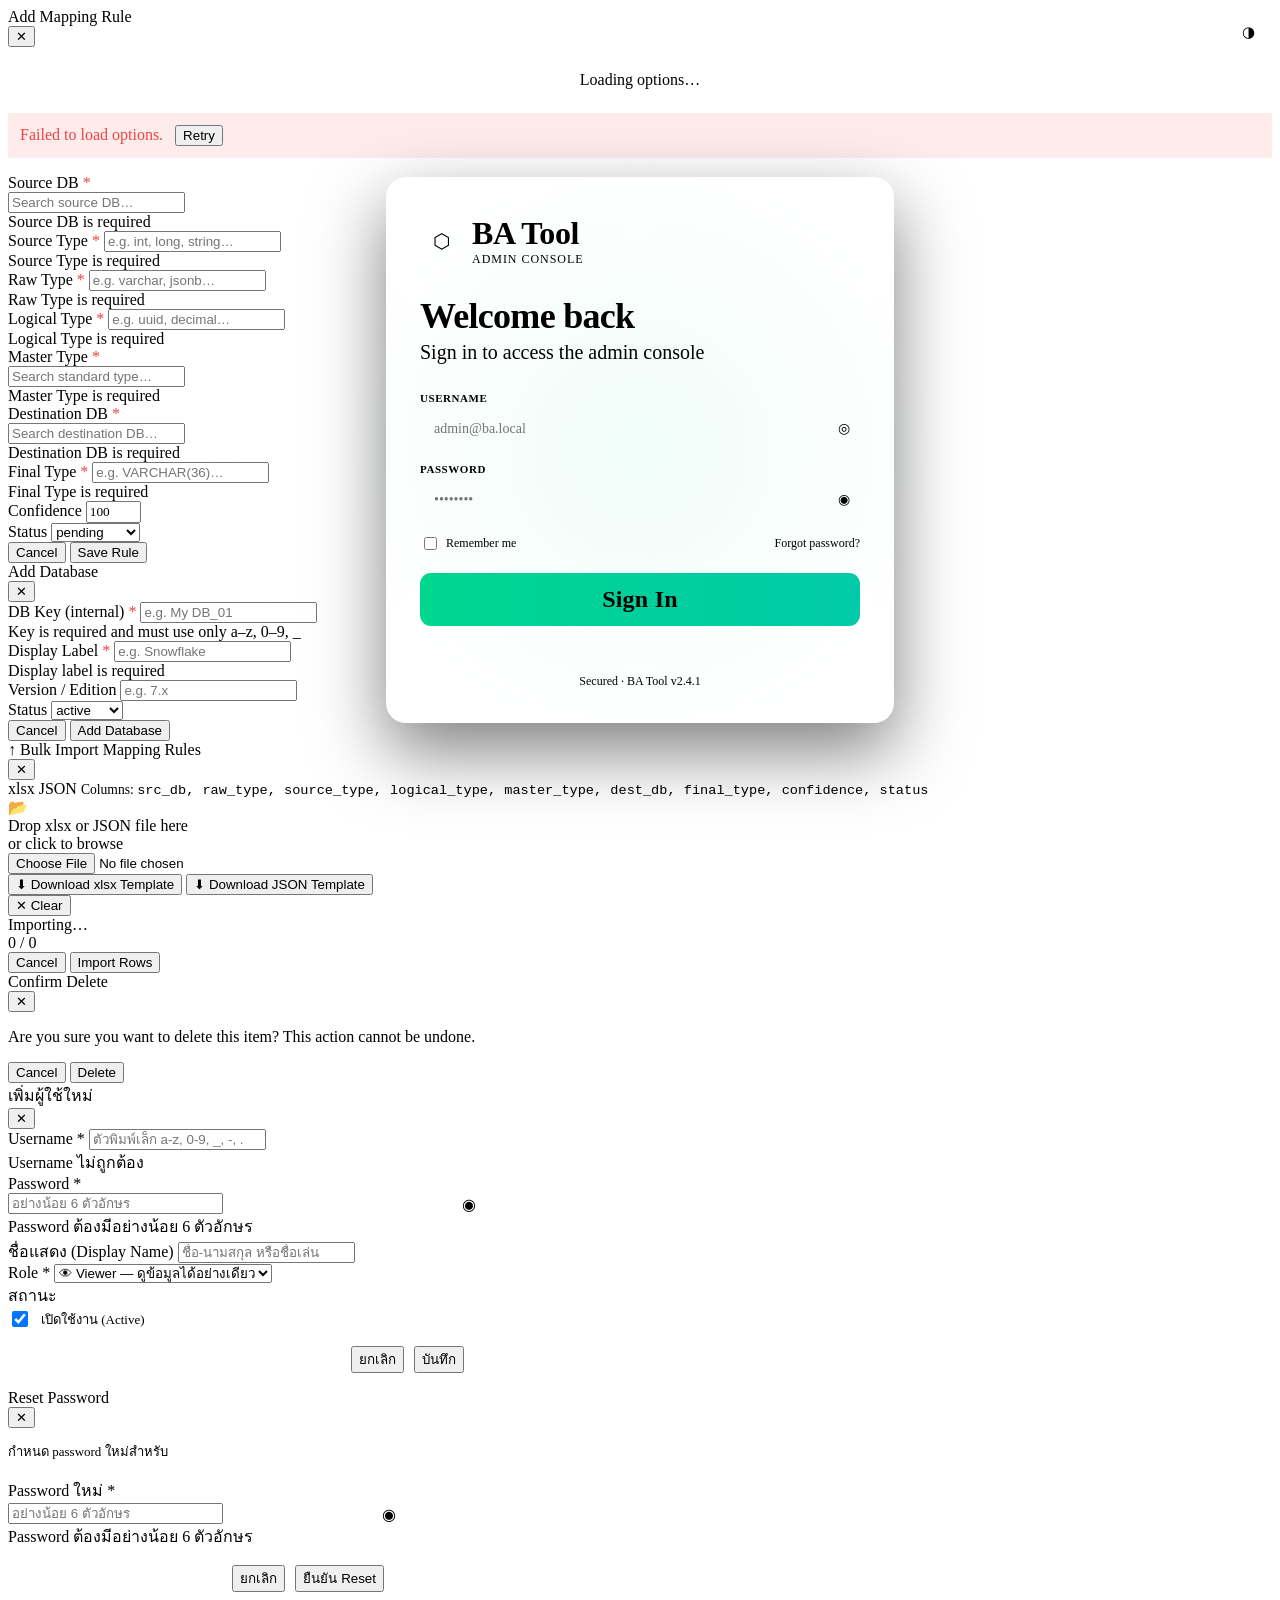
==== Frontend/index.html @ 36ea6694 "Update index.html" ====
<!DOCTYPE html>
<html lang="th" data-theme="dark">
<head>
  <meta charset="UTF-8" />
  <meta name="viewport" content="width=device-width, initial-scale=1.0" />
  <title>BA Tool — Admin Console</title>
  <link rel="preconnect" href="https://fonts.googleapis.com" />
  <link rel="preconnect" href="https://fonts.gstatic.com" crossorigin />
  <link href="https://fonts.googleapis.com/css2?family=DM+Sans:wght@300;400;500;600&family=JetBrains+Mono:wght@400;500;600&display=swap" rel="stylesheet" />
  <link rel="stylesheet" href="styles.css" />
  <style>
    /* ══════════════════════════════════════
       LOGIN OVERLAY
    ══════════════════════════════════════ */
    body.logged-out .sidebar,
    body.logged-out .main-wrap,
    body.logged-out .sidebar-overlay { display: none !important; }

    #login-screen {
      position: fixed;
      inset: 0;
      z-index: 9999;
      background:
        radial-gradient(120% 120% at 10% 0%, rgba(0,148,255,0.12) 0%, rgba(0,148,255,0) 50%),
        radial-gradient(100% 100% at 100% 100%, rgba(0,214,143,0.14) 0%, rgba(0,214,143,0) 52%),
        var(--bg);
      display: flex;
      align-items: center;
      justify-content: center;
      padding: 20px;
      overflow: hidden;
    }

    #login-screen.hidden { display: none; }

    #login-screen::before {
      content: '';
      position: absolute;
      inset: 0;
      background-image:
        radial-gradient(circle, rgba(255,255,255,0.04) 1px, transparent 1px);
      background-size: 28px 28px;
      pointer-events: none;
    }

    #login-screen::after {
      content: '';
      position: absolute;
      width: 600px; height: 600px;
      background: radial-gradient(circle, rgba(0,214,143,0.06) 0%, transparent 70%);
      top: 50%; left: 50%;
      transform: translate(-50%, -50%);
      pointer-events: none;
    }

    .login-card {
      position: relative;
      z-index: 1;
      width: 100%;
      max-width: 440px;
      background: linear-gradient(180deg, rgba(255,255,255,0.03) 0%, rgba(255,255,255,0.01) 100%), var(--surface);
      border: 1px solid var(--border2);
      border-radius: 20px;
      padding: 38px 34px 34px;
      box-shadow: 0 28px 70px rgba(0,0,0,.5), inset 0 1px 0 rgba(255,255,255,.04);
      backdrop-filter: blur(8px);
      animation: loginCardIn .3s cubic-bezier(.22,1,.36,1);
    }

    @keyframes loginCardIn {
      from { opacity:0; transform: translateY(20px) scale(.97); }
      to   { opacity:1; transform: none; }
    }

    .login-logo {
      display: flex;
      align-items: center;
      gap: 10px;
      margin-bottom: 28px;
    }

    .login-logo-icon {
      width: 42px; height: 42px;
      background: var(--accent-dim);
      border: 1px solid var(--accent);
      border-radius: 12px;
      display: flex; align-items: center; justify-content: center;
      font-size: 20px;
      color: var(--accent);
      flex-shrink: 0;
    }

    .login-logo-text .name { font-size: 32px; font-weight: 600; letter-spacing: -.01em; }
    .login-logo-text .sub  { font-size: 12px; color: var(--text2); letter-spacing: .08em; text-transform: uppercase; }

    .login-heading {
      font-size: 36px;
      font-weight: 600;
      letter-spacing: -.02em;
      margin-bottom: 4px;
    }

    .login-sub {
      font-size: 20px;
      color: var(--text2);
      margin-bottom: 28px;
    }

    .login-field {
      display: flex;
      flex-direction: column;
      gap: 5px;
      margin-bottom: 14px;
    }

    .login-label {
      font-size: 11px;
      font-weight: 600;
      letter-spacing: .05em;
      text-transform: uppercase;
      color: var(--text3);
    }

    .login-input-wrap {
      position: relative;
      display: flex;
      align-items: center;
    }

    .login-input {
      width: 100%;
      background: linear-gradient(180deg, var(--surface2), rgba(255,255,255,.02));
      border: 1px solid var(--border2);
      border-radius: 10px;
      color: var(--text);
      font-family: var(--sans);
      font-size: 14px;
      padding: 12px 38px 12px 14px;
      outline: none;
      transition: border-color .15s, box-shadow .15s;
    }

    .login-input:focus {
      border-color: var(--accent);
      box-shadow: 0 0 0 3px rgba(0,214,143,.1);
    }

    .login-input.error {
      border-color: var(--danger);
      box-shadow: 0 0 0 3px rgba(255,77,109,.1);
    }

    .login-input-icon {
      position: absolute;
      right: 10px;
      color: var(--text3);
      font-size: 14px;
      cursor: pointer;
      user-select: none;
      transition: color .15s;
      line-height: 1;
    }

    .login-input-icon:hover { color: var(--text2); }

    .login-error {
      display: flex;
      align-items: center;
      gap: 7px;
      background: rgba(255,77,109,.08);
      border: 1px solid rgba(255,77,109,.2);
      border-radius: var(--radius);
      padding: 10px 12px;
      font-size: 12px;
      color: var(--danger);
      margin-bottom: 14px;
      animation: shakeX .3s ease;
    }

    .login-error.hidden { display: none; }

    @keyframes shakeX {
      0%,100% { transform: translateX(0); }
      20%      { transform: translateX(-6px); }
      40%      { transform: translateX(6px); }
      60%      { transform: translateX(-4px); }
      80%      { transform: translateX(4px); }
    }

    .login-options {
      display: flex;
      align-items: center;
      justify-content: space-between;
      margin-bottom: 20px;
      font-size: 12px;
    }

    .login-remember {
      display: flex;
      align-items: center;
      gap: 6px;
      color: var(--text2);
      cursor: pointer;
      user-select: none;
    }

    .login-remember input[type=checkbox] {
      accent-color: var(--accent);
      width: 13px; height: 13px;
      cursor: pointer;
    }

    .login-forgot {
      color: var(--accent);
      text-decoration: none;
      font-size: 12px;
      transition: opacity .15s;
    }

    .login-forgot:hover { opacity: .75; }

    .login-btn {
      width: 100%;
      padding: 13px;
      background: linear-gradient(90deg, #00d68f 0%, #00caa8 100%);
      color: #000;
      border: none;
      border-radius: 11px;
      font-family: var(--sans);
      font-size: 24px;
      font-weight: 700;
      cursor: pointer;
      letter-spacing: .01em;
      transition: filter .15s, transform .1s, box-shadow .15s;
      display: flex;
      align-items: center;
      justify-content: center;
      gap: 7px;
    }

    .login-btn:hover  { filter: brightness(1.04); box-shadow: 0 14px 28px rgba(0,214,143,.3); }
    .login-btn:active { transform: scale(.98); }

    .login-btn:disabled {
      opacity: .5;
      cursor: not-allowed;
    }

    .login-spinner {
      width: 14px; height: 14px;
      border: 2px solid rgba(0,0,0,.3);
      border-top-color: #000;
      border-radius: 50%;
      animation: spin .6s linear infinite;
      display: none;
    }

    .login-btn.loading .login-spinner { display: block; }
    .login-btn.loading .login-btn-text { display: none; }

    @keyframes spin { to { transform: rotate(360deg); } }

    .login-footer-note {
      text-align: center;
      margin-top: 24px;
      font-size: 12px;
      color: var(--text3);
      font-family: var(--mono);
    }

    .login-footer-note span { color: var(--accent); }

    .login-attempts {
      text-align: center;
      font-size: 11px;
      color: var(--warn);
      margin-top: 8px;
      font-family: var(--mono);
      min-height: 16px;
    }

    .login-theme-btn {
      position: absolute;
      top: 16px; right: 16px;
      background: var(--surface2);
      border: 1px solid var(--border2);
      border-radius: var(--radius);
      width: 32px; height: 32px;
      display: flex; align-items: center; justify-content: center;
      cursor: pointer;
      color: var(--text2);
      font-size: 15px;
      transition: color .15s, background .15s;
      z-index: 2;
    }

    .login-theme-btn:hover { color: var(--text); background: var(--surface3); }
    [data-theme="dark"]  .ti-light { display: none; }
    [data-theme="light"] .ti-dark  { display: none; }

    @media (max-width: 480px) {
      .login-card { padding: 30px 20px 24px; max-width: 100%; }
      .login-logo-text .name { font-size: 24px; }
      .login-heading { font-size: 28px; }
      .login-sub { font-size: 16px; }
      .login-btn { font-size: 18px; }
    }
  </style>
</head>
<body class="logged-out">

<div id="login-screen">
  <button class="login-theme-btn" onclick="toggleLoginTheme()" aria-label="Toggle theme">
    <span class="ti-dark">◑</span>
    <span class="ti-light">○</span>
  </button>

  <div class="login-card">
    <div class="login-logo">
      <div class="login-logo-icon">⬡</div>
      <div class="login-logo-text">
        <div class="name">BA Tool</div>
        <div class="sub">Admin Console</div>
      </div>
    </div>

    <div class="login-heading">Welcome back</div>
    <div class="login-sub">Sign in to access the admin console</div>

    <div class="login-error hidden" id="loginError">
      <span>⚠</span>
      <span id="loginErrorMsg">Invalid username or password</span>
    </div>

    <div class="login-field">
      <label class="login-label" for="loginUsername">Username</label>
      <div class="login-input-wrap">
        <input
          class="login-input"
          type="text"
          id="loginUsername"
          placeholder="admin@ba.local"
          autocomplete="username"
          spellcheck="false"
        />
        <span class="login-input-icon">◎</span>
      </div>
    </div>

    <div class="login-field">
      <label class="login-label" for="loginPassword">Password</label>
      <div class="login-input-wrap">
        <input
          class="login-input"
          type="password"
          id="loginPassword"
          placeholder="••••••••"
          autocomplete="current-password"
        />
        <span class="login-input-icon" id="pwToggle" onclick="togglePw()" title="Show/hide password">◉</span>
      </div>
    </div>

    <div class="login-options">
      <label class="login-remember">
        <input type="checkbox" id="rememberMe" />
        Remember me
      </label>
      <a href="#" class="login-forgot" onclick="forgotPassword(event)">Forgot password?</a>
    </div>

    <button class="login-btn" id="loginBtn" onclick="doLogin()">
      <div class="login-spinner"></div>
      <span class="login-btn-text">Sign In</span>
    </button>

    <div class="login-attempts" id="loginAttempts"></div>

    <div class="login-footer-note">
      Secured · BA Tool <span>v2.4.1</span>
    </div>
  </div>
</div>

<aside class="sidebar" id="sidebar">
  <div class="sidebar-brand">
    <div class="brand-logo">
      <span class="brand-icon">⬡</span>
    </div>
    <div class="brand-text">
      <div class="brand-name">BA Tool</div>
      <div class="brand-sub">Admin Console</div>
    </div>
  </div>

  <nav class="sidebar-nav">
    <div class="nav-section-label">Overview</div>
    <a class="nav-item active" data-page="dashboard" href="#">
      <i class="nav-icon">◈</i>
      <span>Dashboard</span>
    </a>

    <div class="nav-section-label">Data</div>
    <a class="nav-item" data-page="mapping" href="#">
      <i class="nav-icon">⇄</i>
      <span>Mapping Manager</span>
      <span class="nav-badge">0</span>
    </a>
    <a class="nav-item" data-page="databases" href="#">
      <i class="nav-icon">◉</i>
      <span>Database Registry</span>
    </a>

    <div class="nav-section-label">Monitoring</div>
    <a class="nav-item" data-page="sessions" href="#">
      <i class="nav-icon">◎</i>
      <span>Session Monitor</span>
      <span class="nav-badge live">0</span>
    </a>
    <a class="nav-item" data-page="activity" href="#">
      <i class="nav-icon">⟳</i>
      <span>Update Activity</span>
      <span class="nav-badge" id="activityNavBadge" style="display:none">0</span>
    </a>

    <div class="nav-section-label">System</div>
    <a class="nav-item" data-page="adminlogs" href="#">
      <i class="nav-icon">📋</i>
      <span>Admin Logs</span>
      <span class="nav-badge" id="adminLogsBadge" style="display:none">0</span>
    </a>
    <a class="nav-item" data-page="erd" href="#">
      <i class="nav-icon">◫</i>
      <span>Database Explorer</span>
    </a>
    <a class="nav-item" data-page="settings" href="#">
      <i class="nav-icon">⚙</i>
      <span>Settings</span>
    </a>
  </nav>

  <div class="sidebar-footer">
    <div class="sidebar-footer-top">
      <div class="sidebar-user-info">
        <div class="sidebar-user-avatar" id="sidebarAvatar">MA</div>
        <div class="sidebar-user-text">
          <div class="sidebar-user-name" id="sidebarUserName">Admin</div>
          <div class="sidebar-user-role" id="sidebarUserRole">Admin</div>
        </div>
      </div>
      <button class="sidebar-logout-btn" onclick="doLogout()" title="Sign out">⏻</button>
    </div>
    <div class="sidebar-footer-bottom">
      <div class="system-status">
        <span class="status-dot online" id="sidebarStatusDot"></span>
        <span class="status-label" id="sidebarStatusLabel">System Online</span>
      </div>
      <div class="sidebar-version">v2.4.1</div>
    </div>
  </div>
</aside>

<div class="main-wrap" id="mainWrap">

  <header class="topbar">
    <button class="topbar-toggle" id="sidebarToggle" aria-label="Toggle sidebar">
      <span></span><span></span><span></span>
    </button>
    <div class="topbar-breadcrumb">
      <span class="bc-root">Admin</span>
      <span class="bc-sep">›</span>
      <span class="bc-page" id="bcPage">Dashboard</span>
    </div>
    <div class="topbar-right">
      <div class="topbar-search">
        <span class="search-icon">⌕</span>
        <input type="text" placeholder="Search..." class="search-input" id="globalSearch" />
        <span class="search-kbd">⌘K</span>
      </div>
      <button class="theme-toggle" id="themeToggle" aria-label="Toggle theme">
        <span class="theme-icon-dark">◑</span>
        <span class="theme-icon-light">○</span>
      </button>
      <div class="topbar-avatar-wrap" id="avatarWrap">
        <div class="topbar-avatar" id="topbarAvatar" onclick="toggleAvatarMenu()" title="Account menu">MA</div>
        <div class="avatar-dropdown hidden" id="avatarDropdown">
          <div class="avatar-dd-user" id="avatarDdUser">—</div>
          <div class="avatar-dd-role" id="avatarDdRole">—</div>
          <div class="avatar-dd-sep"></div>
          <button class="avatar-dd-item" onclick="navigate('settings');closeAvatarMenu()">⚙ Settings</button>
          <button class="avatar-dd-item danger" onclick="doLogout()">⏻ Sign out</button>
        </div>
      </div>
    </div>
  </header>

  <main class="page-content">

    <div class="page dashboard-page" id="page-dashboard">
      <div class="page-header">
        <div>
          <h1 class="page-title">Dashboard</h1>
          <p class="page-desc">System overview and health monitoring</p>
        </div>
        <div class="page-actions">
          <button class="btn btn-ghost" onclick="refreshDashboard()">↻ Refresh</button>
        </div>
      </div>

      <div class="dashboard-hero">
        <div class="dashboard-hero-title">Control Center</div>
        <div class="dashboard-hero-sub">Track platform health, activity trend, and data coverage in one place.</div>
      </div>

      <div class="status-row">
        <div class="status-card">
          <div class="sc-icon">🌐</div>
          <div class="sc-info">
            <div class="sc-label">Backend API</div>
            <div class="sc-val">Online</div>
          </div>
          <div class="sc-ping">- ms</div>
        </div>
        <div class="status-card">
          <div class="sc-icon">🛢</div>
          <div class="sc-info">
            <div class="sc-label">Database API</div>
            <div class="sc-val">Connected</div>
          </div>
          <div class="sc-ping">- ms</div>
        </div>
        <div class="status-card">
          <div class="sc-icon">📦</div>
          <div class="sc-info">
            <div class="sc-label">Sessions</div>
            <div class="sc-val">Normal</div>
          </div>
          <div class="sc-ping">—</div>
        </div>
        <div class="status-card">
          <div class="sc-icon">📜</div>
          <div class="sc-info">
            <div class="sc-label">Log Stream</div>
            <div class="sc-val">Active</div>
          </div>
          <div class="sc-ping">—</div>
        </div>
      </div>

      <div class="metric-grid">
        <div class="metric-card">
          <div class="metric-icon">🗄</div>
          <div class="metric-label">Supported Databases</div>
          <div class="metric-val">0</div>
          <div class="metric-sub">-</div>
        </div>
        <div class="metric-card">
          <div class="metric-icon">🧩</div>
          <div class="metric-label">Total Mapping Rules</div>
          <div class="metric-val">0</div>
          <div class="metric-sub">-</div>
        </div>
        <div class="metric-card">
          <div class="metric-icon">👥</div>
          <div class="metric-label">Active Sessions</div>
          <div class="metric-val">0</div>
          <div class="metric-sub">-</div>
        </div>
        <div class="metric-card">
          <div class="metric-icon">⚡</div>
          <div class="metric-label">Conversions Today</div>
          <div class="metric-val">0</div>
          <div class="metric-sub">-</div>
        </div>
      </div>

      <div class="dash-bottom">
        <div class="card">
          <div class="card-header">
            <div class="card-title">Database Coverage</div>
            <button class="btn btn-ghost btn-sm" onclick="navigate('mapping')">View all →</button>
          </div>
          <div class="db-coverage-list" id="dbCoverageList">
             <div style="text-align: center; padding: 20px; color: var(--text3);">No coverage data available</div>
          </div>
          <div class="db-coverage-legend" id="dbCoverageLegend"></div>
        </div>

        <div class="card">
          <div class="card-header">
            <div class="card-title">Recent Activity</div>
            <button class="btn btn-ghost btn-sm" onclick="navigate('adminlogs')">View logs →</button>
          </div>
          <div class="activity-feed" id="activityFeed">
             <div style="text-align: center; padding: 20px; color: var(--text3);">No recent activity</div>
          </div>
        </div>
      </div>
    </div>

    <div class="page hidden" id="page-mapping">
      <div class="page-header">
        <div>
          <h1 class="page-title">Mapping Manager</h1>
          <p class="page-desc">Manage data type conversion rules across database pairs</p>
        </div>
        <div class="page-actions">
          <button class="btn btn-ghost" id="btnBulkImport" onclick="openBulkImport()">↑ Bulk Import</button>
          <button class="btn btn-primary" id="btnAddRule" onclick="openAddMapping()">+ Add Rule</button>
        </div>
      </div>

      <div class="filter-bar">
        <div class="filter-search">
          <span class="search-icon">⌕</span>
          <input type="text" placeholder="Search type, source, destination..." class="search-input" id="mappingSearch" oninput="filterMappings()" />
        </div>
        <select class="filter-select" id="filterSrcDb" onchange="filterMappings()">
          <option value="">All Source DBs</option>
        </select>
        <select class="filter-select" id="filterDestDb" onchange="filterMappings()">
          <option value="">All Dest DBs</option>
        </select>
        <select class="filter-select" id="filterStatus" onchange="filterMappings()">
          <option value="">All Status</option>
          <option>active</option>
          <option>draft</option>
          <option>deprecated</option>
        </select>
        <div class="filter-count" id="mappingCount">Showing 0 rules</div>
      </div>

      <div class="table-card">
        <div class="table-wrap">
          <table class="data-table" id="mappingTable">
            <thead>
              <tr>
                <th class="th-check"><input type="checkbox" id="checkAll" onchange="toggleAll(this)" /></th>
                <th>Source DB</th>
                <th>Source Type</th>
                <th>Raw Type</th>
                <th>Logical Type</th>
                <th>Master Type</th>
                <th>Dest DB</th>
                <th>Final Type</th>
                <th>Confidence</th>
                <th>Status</th>
                <th>Updated</th>
                <th class="th-actions"></th>
              </tr>
            </thead>
            <tbody id="mappingBody"></tbody>
          </table>
        </div>
        <div class="table-footer">
          <div class="table-bulk" id="tableBulk" style="display:none">
            <span id="bulkCount">0 selected</span>
            <button class="btn btn-ghost btn-sm" onclick="bulkApprove()">✓ Approve</button>
            <button class="btn btn-danger btn-sm" onclick="bulkDelete()">✕ Delete</button>
          </div>
          <div class="pagination" id="mappingPagination"></div>
        </div>
      </div>
    </div>

    <div class="page hidden" id="page-databases">
      <div class="page-header">
        <div>
          <h1 class="page-title">Database Registry</h1>
          <p class="page-desc">Manage supported database systems and connection pairs</p>
        </div>
        <div class="page-actions">
          <button class="btn btn-primary" onclick="openAddDatabase()">+ Add Database</button>
        </div>
      </div>

      <div class="db-grid" id="dbGrid"></div>
    </div>

    <div class="page hidden" id="page-sessions">
      <div class="page-header">
        <div>
          <h1 class="page-title">Session Monitor</h1>
          <p class="page-desc">Active user sessions and cache management</p>
        </div>
        <div class="page-actions">
          <button class="btn btn-ghost" onclick="cleanupSessions()">⊘ Cleanup Expired</button>
          <button class="btn btn-ghost" onclick="refreshSessions()">↻ Refresh</button>
        </div>
      </div>

      <div class="session-stats">
        <div class="sess-stat"><span class="sess-stat-num" id="sessActive">0</span><span class="sess-stat-label">Active</span></div>
        <div class="sess-stat"><span class="sess-stat-num warn" id="sessExpiring">0</span><span class="sess-stat-label">Expiring Soon</span></div>
        <div class="sess-stat"><span class="sess-stat-num muted" id="sessExpired">0</span><span class="sess-stat-label">Expired Today</span></div>
      </div>

      <div class="table-card" style="margin-bottom:24px">
        <div class="table-header">
          <div>
            <h2 class="table-title">🟢 Online Users <span id="onlineUserCount" style="font-size:13px;color:var(--accent);margin-left:6px">0</span></h2>
            <p class="table-desc" style="font-size:12px;color:var(--text3)">Live — updates via WebSocket</p>
          </div>
        </div>
        <div class="table-wrap">
          <table class="data-table">
            <thead>
              <tr>
                <th>Client ID</th>
                <th>User</th>
                <th>Page</th>
                <th>Connected At</th>
                <th>Last Seen</th>
              </tr>
            </thead>
            <tbody id="onlineUsersBody">
              <tr><td colspan="5" style="text-align:center;padding:32px;color:var(--text3)">Connecting…</td></tr>
            </tbody>
          </table>
        </div>
      </div>

      <div class="table-card">
        <div class="table-header">
          <h2 class="table-title">Active Sessions</h2>
        </div>
        <div class="table-wrap">
          <table class="data-table">
            <thead>
              <tr>
                <th>Session ID</th>
                <th>User</th>
                <th>Role</th>
                <th>DB</th>
                <th>Tables</th>
                <th>Created</th>
                <th>TTL Remaining</th>
                <th>Status</th>
                <th></th>
              </tr>
            </thead>
            <tbody id="sessionBody"></tbody>
          </table>
        </div>
      </div>
    </div>

    <!-- ══════════════════════════════════════════════════ UPDATE ACTIVITY PAGE ══ -->
    <div class="page hidden" id="page-activity">
      <div class="page-header">
        <div>
          <h1 class="page-title">Update Activity</h1>
          <p class="page-desc">ติดตามการเปลี่ยนแปลงข้อมูลโดยผู้ใช้งาน — ชื่อ, ID, วันที่ และรายละเอียด</p>
        </div>
        <div class="page-actions">
          <button class="btn btn-ghost" onclick="openClearActivityModal()">🗑 เคลียร์ Log</button>
          <button class="btn btn-secondary" onclick="fetchActivities()">↺ รีเฟรช</button>
        </div>
      </div>

      <!-- Filter bar -->
      <div class="table-card" style="margin-bottom:16px;padding:14px 20px;">
        <div style="display:flex;gap:12px;flex-wrap:wrap;align-items:center;">
          <div class="filter-search" style="flex:1;min-width:180px;max-width:280px">
            <span class="search-icon">⌕</span>
            <input type="text" id="activitySearchUser" placeholder="ค้นหาชื่อผู้ใช้…" class="search-input" oninput="filterActivities()" />
          </div>
          <select class="filter-select" id="activityFilterAction" onchange="filterActivities()">
            <option value="">ทุก Action</option>
            <option value="create">➕ Create</option>
            <option value="update">✏ Update</option>
            <option value="delete">✕ Delete</option>
            <option value="bulk_import">⬆ Bulk Import</option>
          </select>
          <select class="filter-select" id="activityFilterType" onchange="filterActivities()">
            <option value="">ทุก Target</option>
            <option value="mapping">Mapping</option>
            <option value="database">Database</option>
            <option value="session">Session</option>
          </select>
          <span id="activityCount" style="font-size:12px;color:var(--text3);margin-left:auto;white-space:nowrap"></span>
        </div>
      </div>

      <!-- Activity table -->
      <div class="table-card">
        <div class="table-wrap">
          <table class="data-table" id="activityTable">
            <thead>
              <tr>
                <th style="width:48px">#</th>
                <th style="width:130px">ผู้ใช้งาน</th>
                <th style="width:100px">Action</th>
                <th style="width:90px">Target</th>
                <th style="width:70px">ID</th>
                <th>สรุปการเปลี่ยนแปลง</th>
                <th style="width:150px">วันที่ / เวลา</th>
                <th style="width:60px"></th>
              </tr>
            </thead>
            <tbody id="activityBody">
              <tr><td colspan="8" style="text-align:center;padding:40px;color:var(--text3)">กำลังโหลด…</td></tr>
            </tbody>
          </table>
        </div>
        <div class="table-footer">
          <span></span>
          <div id="activityPagination" class="pagination"></div>
        </div>
      </div>
    </div>

    <!-- Activity Detail Modal -->
    <div class="modal-overlay hidden" id="activityDetailModal" onclick="if(event.target===this)closeActivityModal()">
      <div class="modal" style="max-width:700px;width:95vw">
        <div class="modal-header">
          <div class="modal-title" id="activityModalTitle">รายละเอียด Activity</div>
          <button class="modal-close" onclick="closeActivityModal()">✕</button>
        </div>
        <div class="modal-body" id="activityModalBody" style="padding:0"></div>
      </div>
    </div>

    <!-- Clear Activity Log Modal -->
    <div class="modal-overlay hidden" id="clearActivityModal" onclick="if(event.target===this)closeClearActivityModal()">
      <div class="modal" style="max-width:440px">
        <div class="modal-header">
          <div class="modal-title">🗑 เคลียร์ Log กิจกรรม</div>
          <button class="modal-close" onclick="closeClearActivityModal()">✕</button>
        </div>
        <div class="modal-body" style="padding:20px 24px;display:flex;flex-direction:column;gap:18px">

          <!-- Mode selector -->
          <div style="display:flex;flex-direction:column;gap:8px">
            <div style="font-size:11px;font-weight:600;letter-spacing:.05em;text-transform:uppercase;color:var(--text3)">โหมดการเคลียร์</div>
            <div style="display:flex;gap:8px">
              <button class="clear-mode-btn active" id="clearModeNow" onclick="setClearMode('now')">🗑 เคลียร์ทันที</button>
              <button class="clear-mode-btn" id="clearModeSchedule" onclick="setClearMode('schedule')">⏰ ตั้งเวลาอัตโนมัติ</button>
            </div>
          </div>

          <!-- Immediate clear options -->
          <div id="clearNowPanel">
            <div style="font-size:11px;font-weight:600;letter-spacing:.05em;text-transform:uppercase;color:var(--text3);margin-bottom:8px">เคลียร์ข้อมูลที่เก่ากว่า</div>
            <div style="display:flex;gap:8px;flex-wrap:wrap">
              <button class="clear-day-btn active" data-days="7">7 วัน</button>
              <button class="clear-day-btn" data-days="10">10 วัน</button>
              <button class="clear-day-btn" data-days="15">15 วัน</button>
              <button class="clear-day-btn" data-days="30">30 วัน</button>
              <button class="clear-day-btn" data-days="60">60 วัน</button>
              <button class="clear-day-btn" data-days="0">ทั้งหมด</button>
            </div>
            <div style="margin-top:12px;padding:10px 12px;background:rgba(255,77,109,.06);border:1px solid rgba(255,77,109,.15);border-radius:var(--radius);font-size:12px;color:var(--text2)" id="clearNowPreview">
              จะลบ log ที่เก่ากว่า <strong id="clearDaysLabel">7 วัน</strong> ออกทั้งหมด
            </div>
          </div>

          <!-- Schedule options -->
          <div id="clearSchedulePanel" style="display:none;flex-direction:column;gap:12px">
            <div>
              <div style="font-size:11px;font-weight:600;letter-spacing:.05em;text-transform:uppercase;color:var(--text3);margin-bottom:8px">เคลียร์อัตโนมัติทุก</div>
              <div style="display:flex;gap:8px;flex-wrap:wrap">
                <button class="clear-day-btn active" data-sched="7">7 วัน</button>
                <button class="clear-day-btn" data-sched="10">10 วัน</button>
                <button class="clear-day-btn" data-sched="15">15 วัน</button>
                <button class="clear-day-btn" data-sched="30">30 วัน</button>
              </div>
            </div>
            <div id="scheduleStatus" style="padding:10px 12px;background:var(--surface2);border:1px solid var(--border2);border-radius:var(--radius);font-size:12px;color:var(--text2)">
              ระบบจะเคลียร์ log อัตโนมัติ<br>
              ครั้งถัดไป: <strong id="scheduleNextLabel">—</strong>
            </div>
          </div>

        </div>
        <div class="modal-footer" style="display:flex;justify-content:space-between;align-items:center;padding:14px 24px;border-top:1px solid var(--border)">
          <div id="clearScheduleToggleRow" style="display:flex;align-items:center;gap:8px;font-size:12px;color:var(--text2)">
            <label class="toggle-wrap" style="display:none" id="scheduleActiveLabel">
              <input type="checkbox" id="scheduleActive" onchange="toggleScheduleActive()" />
              <span class="toggle-track"></span>
            </label>
            <span id="scheduleActiveText" style="display:none">เปิดใช้งานอัตโนมัติ</span>
          </div>
          <div style="display:flex;gap:8px">
            <button class="btn btn-secondary" onclick="closeClearActivityModal()">ยกเลิก</button>
            <button class="btn btn-danger" id="btnConfirmClear" onclick="confirmClearActivity()">ยืนยัน</button>
          </div>
        </div>
      </div>
    </div>

    <div class="page hidden" id="page-adminlogs">
      <div class="page-header">
        <div>
          <h1 class="page-title">Admin Logs</h1>
          <p class="page-desc">Log แยกตาราง — BA Tool (`batool_logs`) และ Admin Console (`admin_console_logs`)</p>
        </div>
        <div class="page-actions">
          <button class="btn btn-ghost" id="btnClearLog" onclick="_adminLogClearOrClear()">🗑 ลบ Log</button>
          <button class="btn btn-ghost" id="btnExportLog" onclick="exportAdminLogs()">⬇ Export</button>
          <button class="btn btn-secondary" onclick="fetchAdminLogs()">↺ รีเฟรช</button>
        </div>
      </div>

      <div class="table-card" style="margin-bottom:12px;padding:12px 16px;display:flex;flex-wrap:wrap;gap:12px;align-items:center">
        <span style="font-size:12px;color:var(--text3)">Retention:</span>
        <span id="alRetentionStatus" style="font-size:12px;color:var(--text2)">กำลังโหลด…</span>
      </div>

      <!-- Tabs -->
      <div class="adminlog-tabs">
        <button class="adminlog-tab active" id="tabBatoolLog" onclick="switchAdminLogTab('batool', this)">🛠 BA Tool Log</button>
        <button class="adminlog-tab" id="tabAdminConsoleLog" onclick="switchAdminLogTab('admin', this)">🖥 Admin Console Log</button>
        <button class="adminlog-tab" id="tabRealtimeLog" onclick="switchAdminLogTab('realtime', this)">⚡ Real-time Log</button>
      </div>

      <!-- ── ACTIVITY LOG TAB ───────────────────────────── -->
      <div id="adminlog-panel-activity" style="display:none">
        <!-- Filters -->
        <div class="table-card" style="margin-bottom:16px;padding:14px 20px;">
          <div style="display:flex;gap:12px;flex-wrap:wrap;align-items:center;">
            <div class="filter-search" style="flex:1;min-width:180px;max-width:260px">
              <span class="search-icon">⌕</span>
              <input type="text" id="alSearchUser" placeholder="ค้นหาผู้ใช้…" class="search-input" oninput="filterAdminActivity()" />
            </div>
            <select class="filter-select" id="alFilterAction" onchange="filterAdminActivity()">
              <option value="">ทุก Action</option>
              <option value="create">➕ Create</option>
              <option value="update">✏ Update</option>
              <option value="delete">✕ Delete</option>
              <option value="bulk_import">⬆ Bulk Import</option>
              <option value="login">🔑 Login</option>
              <option value="logout">🚪 Logout</option>
            </select>
            <select class="filter-select" id="alFilterTarget" onchange="filterAdminActivity()">
              <option value="">ทุก Target</option>
              <option value="mapping">Mapping</option>
              <option value="database">Database</option>
              <option value="session">Session</option>
              <option value="user">User</option>
              <option value="system">System</option>
            </select>
            <input type="date" class="filter-select" id="alFilterDate" onchange="filterAdminActivity()" style="width:140px" />
            <span id="alActivityCount" style="font-size:12px;color:var(--text3);margin-left:auto;white-space:nowrap"></span>
          </div>
        </div>

        <div class="table-card">
          <div class="table-wrap">
            <table class="data-table">
              <thead>
                <tr>
                  <th style="width:48px">#</th>
                  <th style="width:130px">ผู้ใช้งาน</th>
                  <th style="width:100px">Action</th>
                  <th style="width:90px">Target</th>
                  <th style="width:70px">ID</th>
                  <th>สรุป</th>
                  <th style="width:150px">วันที่ / เวลา</th>
                  <th style="width:48px"></th>
                </tr>
              </thead>
              <tbody id="alActivityBody">
                <tr><td colspan="8" style="text-align:center;padding:40px;color:var(--text3)">กำลังโหลด…</td></tr>
              </tbody>
            </table>
          </div>
          <div class="table-footer">
            <span></span>
            <div id="alActivityPagination" class="pagination"></div>
          </div>
        </div>
      </div>

      <!-- ── SYSTEM LOG TAB ─────────────────────────────── -->
      <div id="adminlog-panel-system">
        <div class="log-toolbar" style="margin-bottom:12px">
          <div class="log-filter-group">
            <button class="log-filter-btn active" data-level="ALL" onclick="setAdminLogFilter('ALL',this)">All</button>
            <button class="log-filter-btn info"  data-level="INFO"  onclick="setAdminLogFilter('INFO',this)">INFO</button>
            <button class="log-filter-btn warn"  data-level="WARN"  onclick="setAdminLogFilter('WARN',this)">WARN</button>
            <button class="log-filter-btn error" data-level="ERROR" onclick="setAdminLogFilter('ERROR',this)">ERROR</button>
          </div>
          <div class="filter-search" style="max-width:280px">
            <span class="search-icon">⌕</span>
            <input type="text" placeholder="ค้นหา log…" class="search-input" id="alSystemSearch" oninput="filterAdminSystemLogs()" />
          </div>
          <select class="filter-select" id="alSystemSource" onchange="filterAdminSystemLogs()" style="width:160px;display:none">
            <option value="">ทุก Source</option>
          </select>
          <div style="margin-left:auto;font-size:12px;color:var(--text3)" id="alSystemCount"></div>
        </div>
        <div class="log-terminal" id="alSystemTerminal" style="min-height:400px"></div>
      </div>

      <!-- ── REAL-TIME LOG TAB ──────────────────────────── -->
      <div id="adminlog-panel-realtime" style="display:none">
        <div class="log-toolbar" style="margin-bottom:12px">
          <div class="log-filter-group">
            <button class="log-filter-btn active" data-level="ALL" onclick="setLogFilter('ALL',this)">All</button>
            <button class="log-filter-btn info"   data-level="INFO"  onclick="setLogFilter('INFO',this)">INFO</button>
            <button class="log-filter-btn warn"   data-level="WARN"  onclick="setLogFilter('WARN',this)">WARN</button>
            <button class="log-filter-btn error"  data-level="ERROR" onclick="setLogFilter('ERROR',this)">ERROR</button>
            <button class="log-filter-btn debug"  data-level="DEBUG" onclick="setLogFilter('DEBUG',this)">DEBUG</button>
          </div>
          <div class="filter-search" style="max-width:280px">
            <span class="search-icon">⌕</span>
            <input type="text" placeholder="Search logs…" class="search-input" id="logSearch" oninput="filterLogs()" />
          </div>
          <div style="margin-left:auto;display:flex;gap:8px">
            <button class="btn btn-ghost btn-sm" id="autoScrollBtn" onclick="toggleAutoScroll()">↓ Auto-scroll</button>
            <button class="btn btn-ghost btn-sm" onclick="clearLogs()">⊘ Clear</button>
          </div>
        </div>
        <div class="log-terminal" id="logTerminal" style="min-height:400px"></div>
      </div>
    </div>

    <!-- Clear System Log Modal -->
    <div class="modal-overlay hidden" id="clearSystemLogModal" onclick="if(event.target===this)closeClearSystemLogModal()">
      <div class="modal" style="max-width:460px">
        <div class="modal-header">
          <div class="modal-title">🗑 เคลียร์ Log กิจกรรม</div>
          <button class="modal-close" onclick="closeClearSystemLogModal()">✕</button>
        </div>
        <div class="modal-body" style="padding:20px 24px;display:flex;flex-direction:column;gap:18px">

          <!-- Mode selector -->
          <div style="display:flex;flex-direction:column;gap:8px">
            <div style="font-size:11px;font-weight:600;letter-spacing:.05em;text-transform:uppercase;color:var(--text3)">โหมดการเคลียร์</div>
            <div style="display:flex;gap:8px">
              <button class="clear-mode-btn active" id="sysLogClearModeNow" onclick="setSysLogClearMode('now')">🗑 เคลียร์ทันที</button>
              <button class="clear-mode-btn" id="sysLogClearModeSchedule" onclick="setSysLogClearMode('schedule')">⏰ ตั้งเวลาอัตโนมัติ</button>
            </div>
          </div>

          <!-- Immediate clear panel -->
          <div id="sysLogClearNowPanel">
            <div style="font-size:11px;font-weight:600;letter-spacing:.05em;text-transform:uppercase;color:var(--text3);margin-bottom:8px">เคลียร์ข้อมูลที่เก่ากว่า</div>
            <div style="display:flex;gap:8px;flex-wrap:wrap" id="sysLogClearDaysWrap">
              <button class="clear-day-btn" data-sys-days="7">7 วัน</button>
              <button class="clear-day-btn" data-sys-days="10">10 วัน</button>
              <button class="clear-day-btn" data-sys-days="15">15 วัน</button>
              <button class="clear-day-btn" data-sys-days="30">30 วัน</button>
              <button class="clear-day-btn" data-sys-days="60">60 วัน</button>
              <button class="clear-day-btn active" data-sys-days="0">ทั้งหมด</button>
            </div>
            <div style="margin-top:12px;padding:10px 12px;background:rgba(255,77,109,.06);border:1px solid rgba(255,77,109,.15);border-radius:var(--radius);font-size:12px;color:var(--text2)">
              จะลบ log ที่เก่ากว่า <strong id="sysLogClearLabel">ทั้งหมด</strong> ออกทั้งหมด
            </div>
          </div>

          <!-- Schedule panel -->
          <div id="sysLogClearSchedulePanel" style="display:none;flex-direction:column;gap:12px">
            <div>
              <div style="font-size:11px;font-weight:600;letter-spacing:.05em;text-transform:uppercase;color:var(--text3);margin-bottom:8px">เคลียร์อัตโนมัติทุก</div>
              <div style="display:flex;gap:8px;flex-wrap:wrap" id="sysLogSchedDaysWrap">
                <button class="clear-day-btn active" data-sysret-days="7">7 วัน</button>
                <button class="clear-day-btn" data-sysret-days="10">10 วัน</button>
                <button class="clear-day-btn" data-sysret-days="15">15 วัน</button>
                <button class="clear-day-btn" data-sysret-days="30">30 วัน</button>
              </div>
            </div>
            <div style="padding:10px 12px;background:var(--surface2);border:1px solid var(--border2);border-radius:var(--radius);font-size:12px;color:var(--text2)">
              ครั้งล่าสุด: <strong id="sysLogSchedLastRun">—</strong><br>
              ครั้งถัดไป: <strong id="sysLogSchedNextRun">—</strong>
            </div>
          </div>

        </div>
        <div class="modal-footer" style="display:flex;justify-content:flex-end;gap:8px;padding:14px 24px;border-top:1px solid var(--border)">
          <button class="btn btn-secondary" onclick="closeClearSystemLogModal()">ยกเลิก</button>
          <button class="btn btn-danger" id="btnConfirmSysLogClear" onclick="confirmClearSystemLogs()">ยืนยันเคลียร์</button>
        </div>
      </div>
    </div>

    <!-- System Log Retention Modal -->
    <div class="modal-overlay hidden" id="systemLogRetentionModal" onclick="if(event.target===this)closeSystemLogRetentionModal()">
      <div class="modal" style="max-width:460px">
        <div class="modal-header">
          <div class="modal-title">⏰ ตั้งเวลาลบ Log อัตโนมัติ</div>
          <button class="modal-close" onclick="closeSystemLogRetentionModal()">✕</button>
        </div>
        <div class="modal-body" style="padding:20px 24px;display:flex;flex-direction:column;gap:16px">
          <label class="login-remember" style="margin:0">
            <input type="checkbox" id="sysLogRetentionEnabled" />
            เปิดใช้งานลบ log อัตโนมัติ (ทั้ง batool_logs และ admin_console_logs)
          </label>
          <div>
            <div style="font-size:11px;font-weight:600;letter-spacing:.05em;text-transform:uppercase;color:var(--text3);margin-bottom:8px">เก็บ log ไว้</div>
            <div style="display:flex;gap:8px;flex-wrap:wrap" id="sysLogRetentionDaysWrap">
              <button class="clear-day-btn" data-ret-days="7">7 วัน</button>
              <button class="clear-day-btn active" data-ret-days="30">30 วัน</button>
              <button class="clear-day-btn" data-ret-days="60">60 วัน</button>
              <button class="clear-day-btn" data-ret-days="90">90 วัน</button>
            </div>
          </div>
          <div>
            <div style="font-size:11px;font-weight:600;letter-spacing:.05em;text-transform:uppercase;color:var(--text3);margin-bottom:8px">รันทุก</div>
            <div style="display:flex;gap:8px;flex-wrap:wrap" id="sysLogRetentionIntervalWrap">
              <button class="clear-day-btn active" data-ret-hours="24">24 ชม.</button>
              <button class="clear-day-btn" data-ret-hours="12">12 ชม.</button>
              <button class="clear-day-btn" data-ret-hours="6">6 ชม.</button>
            </div>
          </div>
          <div id="sysLogRetentionStatus" style="padding:10px 12px;background:var(--surface2);border:1px solid var(--border2);border-radius:var(--radius);font-size:12px;color:var(--text2)">
            ครั้งล่าสุด: <strong id="sysLogRetentionLastRun">—</strong><br>
            ครั้งถัดไป: <strong id="sysLogRetentionNextRun">—</strong>
          </div>
        </div>
        <div class="modal-footer" style="display:flex;justify-content:flex-end;gap:8px;padding:14px 24px;border-top:1px solid var(--border)">
          <button class="btn btn-ghost btn-sm" onclick="runSystemLogRetentionNow()">▶ รันทันที</button>
          <button class="btn btn-secondary" onclick="closeSystemLogRetentionModal()">ยกเลิก</button>
          <button class="btn btn-primary" onclick="saveSystemLogRetention()">บันทึก</button>
        </div>
      </div>
    </div>

    <div class="page hidden" id="page-erd">
      <div class="page-header">
        <div>
          <h1 class="page-title">Database Explorer</h1>
          <p class="page-desc">Visualize tables, columns, and relationships as an interactive ERD</p>
        </div>
        <div class="page-actions">
          <button class="btn btn-ghost" onclick="document.getElementById('erd-frame').contentWindow.location.reload()">↻ Refresh</button>
          <a class="btn btn-ghost" href="erd/erd.html" target="_blank">⤢ Open full screen</a>
        </div>
      </div>
      <div style="border-radius:12px;overflow:hidden;border:1px solid var(--border);background:var(--surface);height:calc(100vh - 140px);">
        <iframe
          id="erd-frame"
          src="erd/erd.html"
          style="width:100%;height:100%;border:none;display:block;"
          title="Database Explorer"
        ></iframe>
      </div>
    </div>

    <div class="page hidden" id="page-settings">
      <div class="page-header">
        <div>
          <h1 class="page-title">Settings</h1>
          <p class="page-desc">System configuration and preferences</p>
        </div>
      </div>

      <div class="settings-layout">
        <div class="settings-nav">
          <button class="settings-nav-item active" data-section="general" onclick="switchSettings('general', this)">General</button>
          <button class="settings-nav-item" data-section="users" onclick="switchSettings('users', this)">👥 Users</button>
          <button class="settings-nav-item" data-section="security" onclick="switchSettings('security', this)">Security</button>
          <button class="settings-nav-item" data-section="upload" onclick="switchSettings('upload', this)">Upload</button>
          <button class="settings-nav-item" data-section="ratelimit" onclick="switchSettings('ratelimit', this)">Rate Limiting</button>
          <button class="settings-nav-item" data-section="sync" onclick="switchSettings('sync', this)">🔄 Sync</button>
        </div>

        <div class="settings-body">

          <!-- ══ USERS SECTION ══════════════════════════════════════════════ -->
          <div class="settings-section hidden" id="settings-users">
            <div class="settings-group">
              <div class="settings-group-title" style="display:flex;align-items:center;justify-content:space-between">
                <span>จัดการผู้ใช้งาน</span>
                <button class="btn btn-primary btn-sm" id="btnAddUser" onclick="openUserModal()" style="display:none">+ เพิ่มผู้ใช้</button>
              </div>

              <!-- Admin-only notice -->
              <div id="userAdminNotice" class="hidden" style="padding:14px 16px;border-radius:8px;background:rgba(239,68,68,.08);border:1px solid rgba(239,68,68,.2);color:#f87171;font-size:13px;margin-bottom:16px">
                ⚠️ เฉพาะ Admin เท่านั้นที่สามารถเพิ่ม / แก้ไข / ลบผู้ใช้ได้
              </div>

              <!-- User table -->
              <div class="table-wrap" style="margin-top:8px">
                <table class="data-table" id="usersTable">
                  <thead>
                    <tr>
                      <th style="width:44px">#</th>
                      <th>Username</th>
                      <th>ชื่อแสดง</th>
                      <th style="width:90px">Role</th>
                      <th style="width:80px">สถานะ</th>
                      <th style="width:130px">วันที่สร้าง</th>
                      <th style="width:130px">Login ล่าสุด</th>
                      <th style="width:80px" id="userActionHeader"></th>
                    </tr>
                  </thead>
                  <tbody id="usersBody">
                    <tr><td colspan="8" style="text-align:center;padding:32px;color:var(--text3)">กำลังโหลด…</td></tr>
                  </tbody>
                </table>
              </div>
            </div>
          </div>

          <!-- ══ GENERAL SECTION ════════════════════════════════════════════ -->
          <div class="settings-section" id="settings-general">
            <div class="settings-group">
              <div class="settings-group-title">Appearance</div>
              <div class="setting-row">
                <div class="setting-info">
                  <div class="setting-label">Theme</div>
                  <div class="setting-desc">Choose between dark and light mode</div>
                </div>
                <div class="setting-control">
                  <div class="theme-switch-wrap">
                    <span>Dark</span>
                    <label class="toggle-switch">
                      <input type="checkbox" id="settingsThemeToggle" onchange="toggleThemeFromSettings(this)" />
                      <span class="toggle-track"></span>
                    </label>
                    <span>Light</span>
                  </div>
                </div>
              </div>
            </div>

            <!-- ══ MAINTENANCE MODE ═══════════════════════════════════════ -->
            <div class="settings-group" id="maintenanceGroup" style="display:none">
              <div class="settings-group-title" style="display:flex;align-items:center;gap:8px">
                🔧 Maintenance Mode
                <span id="maintenanceBadge" style="font-size:11px;font-weight:700;padding:2px 10px;border-radius:20px;background:rgba(239,68,68,.18);color:#f87171;letter-spacing:.5px;display:none">ACTIVE</span>
              </div>
              <div class="setting-row">
                <div class="setting-info">
                  <div class="setting-label">เปิด/ปิดโหมดซ่อมบำรุง</div>
                  <div class="setting-desc">เมื่อเปิด ผู้ใช้จะไม่สามารถใช้งาน BATOOL ได้ — Admin ยังคงใช้งานได้ตามปกติ</div>
                </div>
                <div class="setting-control">
                  <label class="toggle-switch maintenance-toggle-switch">
                    <input type="checkbox" id="maintenanceToggle" onchange="onMaintenanceToggle(this)" />
                    <span class="toggle-track"></span>
                  </label>
                </div>
              </div>
              <div class="setting-row" id="maintenanceReasonRow" style="display:none;margin-top:4px">
                <div class="setting-info">
                  <div class="setting-label">ข้อความแจ้งผู้ใช้ <span style="color:var(--text3);font-weight:400">(ไม่บังคับ)</span></div>
                  <div class="setting-desc">ข้อความที่แสดงในหน้า Maintenance ของผู้ใช้</div>
                </div>
                <div class="setting-control" style="flex:1;max-width:380px">
                  <div style="display:flex;gap:8px;align-items:center">
                    <input type="text" class="form-input" id="maintenanceReason"
                      placeholder="เช่น กำลังอัปเดตระบบ คาดว่าเสร็จภายใน 30 นาที"
                      style="flex:1;font-size:13px" maxlength="200" />
                    <button class="btn btn-ghost btn-sm" onclick="saveMaintenanceReason()">บันทึก</button>
                  </div>
                </div>
              </div>
              <div style="margin-top:12px;padding:12px 16px;border-radius:8px;background:rgba(251,191,36,.06);border:1px solid rgba(251,191,36,.2);font-size:12px;color:var(--warn);line-height:1.6">
                ⚠️ ผู้ใช้จะเห็นหน้า "ระบบกำลังปรับปรุง" ทันที และไม่สามารถใช้งาน BATOOL ได้จนกว่าจะปิด Maintenance Mode
              </div>
            </div>
          </div>

          <!-- ══ SECURITY SECTION ══════════════════════════════════════════ -->
          <div class="settings-section hidden" id="settings-security">
            <div class="settings-group">
              <div class="settings-group-title">Session</div>
              <div class="setting-row">
                <div class="setting-info">
                  <div class="setting-label">Session Timeout</div>
                  <div class="setting-desc">ระยะเวลาที่ token มีอายุก่อน logout อัตโนมัติ (นาที)</div>
                </div>
                <div class="setting-control">
                  <input type="number" class="form-input" id="secSessionTimeout" min="5" max="1440" value="60" style="width:100px" />
                </div>
              </div>
            </div>
            <div class="settings-group">
              <div class="settings-group-title">Password Policy</div>
              <div class="setting-row">
                <div class="setting-info">
                  <div class="setting-label">ความยาวขั้นต่ำ</div>
                  <div class="setting-desc">จำนวนตัวอักษรขั้นต่ำของ password</div>
                </div>
                <div class="setting-control">
                  <input type="number" class="form-input" id="secMinPwLen" min="4" max="32" value="6" style="width:100px" />
                </div>
              </div>
              <div class="setting-row">
                <div class="setting-info">
                  <div class="setting-label">Max Login Attempts</div>
                  <div class="setting-desc">จำนวนครั้งที่ login ผิดก่อน lockout</div>
                </div>
                <div class="setting-control">
                  <input type="number" class="form-input" id="secMaxAttempts" min="3" max="20" value="5" style="width:100px" />
                </div>
              </div>
            </div>
            <div class="settings-group">
              <div class="settings-group-title">Active Sessions</div>
              <div class="setting-row">
                <div class="setting-info">
                  <div class="setting-label">ยกเลิก session ที่หมดอายุ</div>
                  <div class="setting-desc">ล้าง session ที่หมดอายุแล้วออกจากระบบ</div>
                </div>
                <div class="setting-control">
                  <button class="btn btn-ghost btn-sm" onclick="cleanExpiredSessions()">🗑 Clean Expired</button>
                </div>
              </div>
              <div class="setting-row">
                <div class="setting-info">
                  <div class="setting-label">ยกเลิก session ทั้งหมด</div>
                  <div class="setting-desc">บังคับ logout ผู้ใช้ทุกคน (ยกเว้นตัวเอง)</div>
                </div>
                <div class="setting-control">
                  <button class="btn btn-sm" style="background:rgba(239,68,68,.12);color:#f87171;border:1px solid rgba(239,68,68,.25)" onclick="revokeAllSessions()">⚠ Revoke All</button>
                </div>
              </div>
            </div>
            <div style="margin-top:20px;display:flex;justify-content:flex-end">
              <button class="btn btn-primary btn-sm" onclick="saveSecuritySettings()">บันทึกการตั้งค่า</button>
            </div>
          </div>

          <!-- ══ UPLOAD SECTION ════════════════════════════════════════════ -->
          <div class="settings-section hidden" id="settings-upload">
            <div class="settings-group">
              <div class="settings-group-title">Bulk Import</div>
              <div class="setting-row">
                <div class="setting-info">
                  <div class="setting-label">รูปแบบที่รองรับ</div>
                  <div class="setting-desc">xlsx และ JSON — ดูตัวอย่าง format ด้านล่าง</div>
                </div>
                <div class="setting-control">
                  <button class="btn btn-primary btn-sm" onclick="openBulkImport()">↑ Bulk Import</button>
                </div>
              </div>
            </div>
            <div class="settings-group">
              <div class="settings-group-title">Templates</div>
              <div class="setting-row">
                <div class="setting-info">
                  <div class="setting-label">Download import templates</div>
                  <div class="setting-desc">Use these files as starting points for bulk import.</div>
                </div>
                <div class="setting-control">
                  <button class="btn btn-ghost btn-sm" onclick="downloadImportTemplate('xlsx')">Download xlsx</button>
                  <button class="btn btn-ghost btn-sm" onclick="downloadImportTemplate('json')">Download JSON</button>
                </div>
              </div>
            </div>
            <div class="settings-group">
              <div class="settings-group-title">xlsx Format</div>
              <pre style="background:var(--bg3);border-radius:8px;padding:14px 16px;font-size:12px;font-family:var(--mono);color:var(--text2);overflow-x:auto;white-space:pre">src_db,raw_type,dest_db,final_type,status
MySQL,VARCHAR,PostgreSQL,TEXT,approved
MySQL,INT,PostgreSQL,INTEGER,approved</pre>
            </div>
            <div class="settings-group">
              <div class="settings-group-title">JSON Format</div>
              <pre style="background:var(--bg3);border-radius:8px;padding:14px 16px;font-size:12px;font-family:var(--mono);color:var(--text2);overflow-x:auto;white-space:pre">[
  {
    "src_db": "MySQL",
    "raw_type": "VARCHAR",
    "dest_db": "PostgreSQL",
    "final_type": "TEXT",
    "status": "approved"
  }
]</pre>
            </div>
          </div>

          <!-- ══ RATE LIMITING SECTION ══════════════════════════════════════ -->
          <div class="settings-section hidden" id="settings-ratelimit">
            <div class="settings-group">
              <div class="settings-group-title">API Rate Limits</div>
              <div class="setting-row">
                <div class="setting-info">
                  <div class="setting-label">Max Requests / minute</div>
                  <div class="setting-desc">จำนวน API request สูงสุดต่อนาทีต่อ user</div>
                </div>
                <div class="setting-control">
                  <input type="number" class="form-input" id="rlMaxReqMin" min="10" max="10000" value="300" style="width:110px" />
                </div>
              </div>
              <div class="setting-row">
                <div class="setting-info">
                  <div class="setting-label">Bulk Import Limit</div>
                  <div class="setting-desc">จำนวน rows สูงสุดที่ import ได้ในครั้งเดียว</div>
                </div>
                <div class="setting-control">
                  <input type="number" class="form-input" id="rlBulkLimit" min="10" max="50000" value="5000" style="width:110px" />
                </div>
              </div>
            </div>
            <div style="margin-top:20px;display:flex;justify-content:flex-end">
              <button class="btn btn-primary btn-sm" onclick="saveRateLimitSettings()">บันทึกการตั้งค่า</button>
            </div>
          </div>

          <!-- ══ SYNC ENGINE SECTION ════════════════════════════════════════ -->
          <div class="settings-section hidden" id="settings-sync">
            <div class="settings-group">
              <div class="settings-group-title">Sync Engine — Mapping Rules → BA Tool</div>
              <div class="setting-row">
                <div class="setting-info">
                  <div class="setting-label">ช่วงเวลาซิงค์อัตโนมัติ (นาที)</div>
                  <div class="setting-desc">ระบบจะ sync mapping rules ไปยัง BA Tool ทุก N นาที (1–1440)</div>
                </div>
                <div class="setting-control">
                  <input type="number" class="form-input" id="syncIntervalMinutes" min="1" max="1440" value="5" style="width:110px" />
                  <span style="margin-left:8px;color:var(--text3);font-size:13px">นาที</span>
                </div>
              </div>
              <div class="setting-row">
                <div class="setting-info">
                  <div class="setting-label">Max Retry ต่อ Rule</div>
                  <div class="setting-desc">จำนวนครั้งที่ retry เมื่อ sync ล้มเหลว</div>
                </div>
                <div class="setting-control">
                  <input type="number" class="form-input" id="syncMaxRetry" min="0" max="10" value="3" style="width:110px" />
                </div>
              </div>
            </div>

            <div class="settings-group" style="margin-top:16px">
              <div class="settings-group-title">สถานะ Sync</div>
              <div id="syncStatusPanel" class="sync-status-panel" style="padding:12px 0;color:var(--text2);font-size:13px;line-height:1.7">
                กำลังโหลด…
              </div>
              <div style="display:flex;gap:10px;flex-wrap:wrap;margin-top:12px">
                <button class="btn btn-primary btn-sm" id="syncBtn" onclick="triggerSync()">⟳ ซิงค์ทันที</button>
                <button class="btn btn-ghost btn-sm" onclick="loadSyncStatus()">↻ รีเฟรชสถานะ</button>
              </div>
            </div>

            <div style="margin-top:20px;display:flex;justify-content:flex-end">
              <button class="btn btn-primary btn-sm" onclick="saveSyncSettings()">บันทึกการตั้งค่า Sync</button>
            </div>
          </div>
        </div>
      </div>
    </div>

  </main>
</div>

<!-- ══════════════════════════════════════════════════════
     MAPPING MODAL — fields เรียงตาม DB schema:
     src_db → source_type → raw_type → logical_type →
     master_type → dest_db → final_type → confidence → status
══════════════════════════════════════════════════════ -->
<div class="modal-overlay hidden" id="mappingModal">
  <div class="modal">
    <div class="modal-header">
      <div class="modal-title" id="mappingModalTitle">Add Mapping Rule</div>
      <button class="modal-close" onclick="closeModal('mappingModal')">✕</button>
    </div>
    <div class="modal-body">
      <div id="mFormLoadingState" class="hidden" style="text-align:center;padding:24px;color:var(--text3)">
        <span class="spinner-sm"></span> Loading options…
      </div>
      <div id="mFormErrorState" class="hidden" style="padding:12px;border-radius:var(--radius);background:var(--danger-bg,rgba(239,68,68,.1));color:var(--danger,#ef4444);margin-bottom:16px">
        <span id="mFormErrorText">Failed to load options.</span>
        <button class="btn btn-sm btn-ghost" style="margin-left:8px" onclick="loadMappingFormOptions()">Retry</button>
      </div>
      <div class="form-grid" id="mFormFields">

        <!-- Row 1: Source DB + Source Type -->
        <div class="form-field">
          <label class="form-label">Source DB <span style="color:var(--danger,#ef4444)">*</span></label>
          <div class="searchable-select-wrap" data-ss="mSrcDb">
            <input type="text" class="form-input" id="mSrcDbSearch" placeholder="Search source DB…" autocomplete="off"
              oninput="filterSearchableSelect('mSrcDb', this.value)"
              onfocus="openSearchableSelect('mSrcDb')"
              onblur="commitSearchableSelect('mSrcDb')" />
            <input type="hidden" id="mSrcDbVal" />
          </div>
          <div class="form-error hidden" id="mSrcDbErr">Source DB is required</div>
        </div>

        <div class="form-field">
          <label class="form-label">Source Type <span style="color:var(--danger,#ef4444)">*</span></label>
          <input type="text" class="form-input" id="mSourceType" placeholder="e.g. int, long, string…"
            oninput="validateMappingField('mSourceType')" />
          <div class="form-error hidden" id="mSourceTypeErr">Source Type is required</div>
        </div>

        <!-- Row 2: Raw Type + Logical Type -->
        <div class="form-field">
          <label class="form-label">Raw Type <span style="color:var(--danger,#ef4444)">*</span></label>
          <input type="text" class="form-input" id="mRawType" placeholder="e.g. varchar, jsonb…"
            oninput="validateMappingField('mRawType')" />
          <div class="form-error hidden" id="mRawTypeErr">Raw Type is required</div>
        </div>

        <div class="form-field">
          <label class="form-label">Logical Type <span style="color:var(--danger,#ef4444)">*</span></label>
          <input type="text" class="form-input" id="mLogicalType" placeholder="e.g. uuid, decimal…"
            oninput="validateMappingField('mLogicalType')" />
          <div class="form-error hidden" id="mLogicalTypeErr">Logical Type is required</div>
        </div>

        <!-- Row 3: Master Type + Dest DB -->
        <div class="form-field">
          <label class="form-label">Master Type <span style="color:var(--danger,#ef4444)">*</span></label>
          <div class="searchable-select-wrap" data-ss="mMasterType">
            <input type="text" class="form-input" id="mMasterTypeSearch" placeholder="Search standard type…" autocomplete="off"
              oninput="filterSearchableSelect('mMasterType', this.value)"
              onfocus="openSearchableSelect('mMasterType')"
              onblur="commitSearchableSelect('mMasterType')" />
            <input type="hidden" id="mMasterTypeVal" />
          </div>
          <div class="form-error hidden" id="mMasterTypeErr">Master Type is required</div>
        </div>

        <div class="form-field">
          <label class="form-label">Destination DB <span style="color:var(--danger,#ef4444)">*</span></label>
          <div class="searchable-select-wrap" data-ss="mDestDb">
            <input type="text" class="form-input" id="mDestDbSearch" placeholder="Search destination DB…" autocomplete="off"
              oninput="filterSearchableSelect('mDestDb', this.value)"
              onfocus="openSearchableSelect('mDestDb')"
              onblur="commitSearchableSelect('mDestDb')" />
            <input type="hidden" id="mDestDbVal" />
          </div>
          <div class="form-error hidden" id="mDestDbErr">Destination DB is required</div>
        </div>

        <!-- Row 4: Final Type + Confidence -->
        <div class="form-field">
          <label class="form-label">Final Type <span style="color:var(--danger,#ef4444)">*</span></label>
          <input type="text" class="form-input" id="mFinalType" placeholder="e.g. VARCHAR(36)…"
            oninput="validateMappingField('mFinalType')" />
          <div class="form-error hidden" id="mFinalTypeErr">Final Type is required</div>
        </div>

        <div class="form-field">
          <label class="form-label">Confidence</label>
          <input type="number" class="form-input" id="mConfidence" value="100" min="0" max="100"
            style="font-family:var(--mono)" />
        </div>

        <!-- Row 5: Status (full width) -->
        <div class="form-field full">
          <label class="form-label">Status</label>
          <select class="form-select" id="mStatus">
            <option value="pending">pending</option>
            <option value="active">active</option>
            <option value="draft">draft</option>
            <option value="deprecated">deprecated</option>
          </select>
        </div>

      </div>
    </div>
    <div class="modal-footer">
      <button class="btn btn-ghost" onclick="closeModal('mappingModal')">Cancel</button>
      <button class="btn btn-primary" id="mSaveBtn" onclick="saveMapping()">Save Rule</button>
    </div>
  </div>
</div>


<div class="modal-overlay hidden" id="dbModal">
  <div class="modal">
    <div class="modal-header">
      <div class="modal-title" id="dbModalTitle">Add Database</div>
      <button class="modal-close" onclick="closeModal('dbModal')">✕</button>
    </div>
    <div class="modal-body">
      <div class="form-grid">
        <div class="form-field">
          <label class="form-label">
            DB Key (internal) <span style="color:var(--danger,#ef4444)">*</span>
          </label>
          <input type="text" class="form-input" id="dbName" placeholder="e.g. My DB_01"
            oninput="onDbKeyInput(this)" />
          <div id="dbKeyPreview" style="margin-top:4px;font-size:11px;font-family:var(--mono);color:var(--text3);display:none">
            Will be saved as: <strong id="dbKeyPreviewVal"></strong>
          </div>
          <div class="form-error hidden" id="dbNameErr">Key is required and must use only a–z, 0–9, _</div>
        </div>
        <div class="form-field">
          <label class="form-label">Display Label <span style="color:var(--danger,#ef4444)">*</span></label>
          <input type="text" class="form-input" id="dbLabel" placeholder="e.g. Snowflake"
            oninput="validateDbField('dbLabel')" />
          <div class="form-error hidden" id="dbLabelErr">Display label is required</div>
        </div>
        <div class="form-field">
          <label class="form-label">Version / Edition</label>
          <input type="text" class="form-input" id="dbVersion" placeholder="e.g. 7.x" />
        </div>
        <div class="form-field">
          <label class="form-label">Status</label>
          <select class="form-select" id="dbStatus">
            <option value="active">active</option>
            <option value="beta">beta</option>
            <option value="disabled">disabled</option>
          </select>
        </div>
      </div>
    </div>
    <div class="modal-footer">
      <button class="btn btn-ghost" onclick="closeModal('dbModal')">Cancel</button>
      <button class="btn btn-primary" onclick="saveDatabase()">Add Database</button>
    </div>
  </div>
</div>

<!-- ══════════════════════════════════════════════════════
     BULK IMPORT MODAL
══════════════════════════════════════════════════════ -->
<div class="modal-overlay hidden" id="importModal">
  <div class="modal modal-lg">
    <div class="modal-header">
      <div class="modal-title">↑ Bulk Import Mapping Rules</div>
      <button class="modal-close" onclick="closeModal('importModal')">✕</button>
    </div>
    <div class="modal-body">

      <!-- Step 1: Upload Zone -->
      <div id="importStep1">
        <div class="import-format-hint">
          <span class="import-format-badge">xlsx</span>
          <span class="import-format-badge">JSON</span>
          <span style="color:var(--text3);font-size:.85rem;">
            Columns: <code>src_db, raw_type, source_type, logical_type, master_type, dest_db, final_type, confidence, status</code>
          </span>
        </div>

        <div class="import-dropzone" id="importDropzone"
          ondragover="importDragOver(event)"
          ondragleave="importDragLeave(event)"
          ondrop="importDrop(event)"
          onclick="document.getElementById('importFileInput').click()">
          <div class="import-dropzone-icon">📂</div>
          <div class="import-dropzone-text">Drop xlsx or JSON file here</div>
          <div class="import-dropzone-sub">or click to browse</div>
          <input type="file" id="importFileInput" accept=".xlsx,.json" class="hidden"
            onchange="importFileSelected(this)" />
        </div>

        <div class="import-template-row">
          <button class="btn btn-ghost btn-sm" onclick="downloadImportTemplate('xlsx')">⬇ Download xlsx Template</button>
          <button class="btn btn-ghost btn-sm" onclick="downloadImportTemplate('json')">⬇ Download JSON Template</button>
        </div>
      </div>

      <!-- Step 2: Preview -->
      <div id="importStep2" class="hidden">
        <div class="import-preview-header">
          <div id="importPreviewMeta" class="import-preview-meta"></div>
          <button class="btn btn-ghost btn-sm" onclick="importReset()">✕ Clear</button>
        </div>
        <div class="import-preview-wrap">
          <table class="import-preview-table" id="importPreviewTable">
            <thead id="importPreviewHead"></thead>
            <tbody id="importPreviewBody"></tbody>
          </table>
        </div>
        <div id="importValidationErrors" class="import-errors hidden"></div>
      </div>

      <!-- Step 3: Progress -->
      <div id="importStep3" class="hidden">
        <div class="import-progress-wrap">
          <div class="import-progress-label" id="importProgressLabel">Importing…</div>
          <div class="import-progress-track">
            <div class="import-progress-bar" id="importProgressBar" style="width:0%"></div>
          </div>
          <div class="import-progress-count" id="importProgressCount">0 / 0</div>
        </div>
        <div id="importResultLog" class="import-result-log"></div>
      </div>

    </div>
    <div class="modal-footer">
      <button class="btn btn-ghost" onclick="closeModal('importModal')">Cancel</button>
      <button class="btn btn-primary hidden" id="importRunBtn" onclick="runBulkImport()">Import Rows</button>
    </div>
  </div>
</div>

<div class="modal-overlay hidden" id="deleteModal">
  <div class="modal modal-sm">
    <div class="modal-header">
      <div class="modal-title">Confirm Delete</div>
      <button class="modal-close" onclick="closeModal('deleteModal')">✕</button>
    </div>
    <div class="modal-body">
      <p class="delete-warn-text" id="deleteWarnText">Are you sure you want to delete this item? This action cannot be undone.</p>
    </div>
    <div class="modal-footer">
      <button class="btn btn-ghost" onclick="closeModal('deleteModal')">Cancel</button>
      <button class="btn btn-danger" id="deleteConfirmBtn">Delete</button>
    </div>
  </div>
</div>

<div class="toast-container" id="toastContainer"></div>

<script src="vendor/xlsx.full.min.js"></script>
<script src="app.js"></script>

<script>
/* ══════════════════════════════════════
   LOGIN LOGIC
══════════════════════════════════════ */

let MAX_ATTEMPTS = 5;
const LOCKOUT_MS   = 15 * 60 * 1000;

let failedAttempts = 0;
let lockedUntil    = null;

(async function loadPublicAuthSettings() {
  try {
    const apiBase = typeof API_URL !== 'undefined' ? API_URL : 'http://localhost:8000';
    const res = await fetch(`${apiBase}/api/system/settings/public`);
    const json = await res.json();
    if (json.success && json.data?.sec_max_attempts) {
      MAX_ATTEMPTS = parseInt(json.data.sec_max_attempts, 10) || 5;
    }
  } catch { /* use default */ }
})();

(function checkSession() {
  const token = localStorage.getItem('ba_token') || sessionStorage.getItem('ba_token');
  const raw   = localStorage.getItem('ba_session') || sessionStorage.getItem('ba_session');
  if (token && raw) {
    try {
      const data = JSON.parse(raw);
      if (data.expiry > Date.now()) {
        // verify role จาก API ทุกครั้งที่ reload — ไม่เชื่อ cache ใน localStorage
        const apiBase = typeof API_URL !== 'undefined' ? API_URL : 'http://localhost:8000';
        fetch(`${apiBase}/api/auth/me`, {
          headers: { Authorization: `Bearer ${token}`, 'Content-Type': 'application/json' },
        })
          .then(r => r.json())
          .then(json => {
            data.role = json.data?.role || 'viewer';
            const storage = localStorage.getItem('ba_token') ? localStorage : sessionStorage;
            storage.setItem('ba_session', JSON.stringify(data));
            mountApp(data);
          })
          .catch(() => {
            // token หมดอายุหรือ API ไม่ตอบ — logout
            localStorage.removeItem('ba_token');
            localStorage.removeItem('ba_session');
            sessionStorage.removeItem('ba_token');
            sessionStorage.removeItem('ba_session');
            document.body.classList.add('logged-out');
          });
        return;
      }
    } catch(_) {}
    localStorage.removeItem('ba_token');
    localStorage.removeItem('ba_session');
    sessionStorage.removeItem('ba_token');
    sessionStorage.removeItem('ba_session');
  }
  document.body.classList.add('logged-out');
})();

function togglePw() {
  const input = document.getElementById('loginPassword');
  const icon  = document.getElementById('pwToggle');
  if (!input) return;
  const hide = input.type === 'password';
  input.type  = hide ? 'text' : 'password';
  icon.textContent = hide ? '◎' : '◉';
}

function toggleLoginTheme() {
  const html = document.documentElement;
  html.setAttribute('data-theme',
    html.getAttribute('data-theme') === 'dark' ? 'light' : 'dark');
}

function forgotPassword(e) {
  e.preventDefault();
  showLoginError('Please contact your system administrator to reset your password.', false);
}

function showLoginError(msg, shake = true) {
  const banner = document.getElementById('loginError');
  const msgEl  = document.getElementById('loginErrorMsg');
  if (!banner || !msgEl) return;
  msgEl.textContent = msg;
  banner.classList.remove('hidden');
  if (shake) {
    banner.style.animation = 'none';
    requestAnimationFrame(() => { banner.style.animation = ''; });
  }
  ['loginUsername','loginPassword'].forEach(id => {
    const el = document.getElementById(id);
    if (el) { el.classList.add('error'); el.addEventListener('input', () => el.classList.remove('error'), { once: true }); }
  });
}

function hideLoginError() {
  document.getElementById('loginError')?.classList.add('hidden');
  ['loginUsername','loginPassword'].forEach(id => document.getElementById(id)?.classList.remove('error'));
}

function updateAttemptCounter() {
  const el = document.getElementById('loginAttempts');
  if (!el) return;
  if (failedAttempts === 0) { el.textContent = ''; return; }
  const remaining = MAX_ATTEMPTS - failedAttempts;
  el.textContent = remaining > 0
    ? `⚠ ${failedAttempts} failed attempt${failedAttempts>1?'s':''} — ${remaining} remaining before lockout`
    : '';
}

function isLockedOut() {
  if (!lockedUntil) return false;
  if (Date.now() < lockedUntil) return true;
  lockedUntil = null; failedAttempts = 0;
  return false;
}

async function doLogin() {
  hideLoginError();
  if (isLockedOut()) {
    const mins = Math.ceil((lockedUntil - Date.now()) / 60000);
    showLoginError(`Account locked. Try again in ${mins} minute${mins>1?'s':''}.`, false);
    return;
  }

  const username = document.getElementById('loginUsername')?.value.trim();
  const password = document.getElementById('loginPassword')?.value;
  const remember = document.getElementById('rememberMe')?.checked;

  if (!username || !password) {
    showLoginError('Please enter your username and password.');
    return;
  }

  const btn = document.getElementById('loginBtn');
  if (btn) { btn.disabled = true; btn.classList.add('loading'); }

  try {
    const res  = await fetch(`${typeof API_URL !== 'undefined' ? API_URL : 'http://localhost:8000'}/api/auth/login`, {
      method:  'POST',
      headers: { 'Content-Type': 'application/json' },
      body:    JSON.stringify({ username, password }),
    });
    const json = await res.json();

    if (!res.ok) {
      if (res.status === 429) {
        failedAttempts = MAX_ATTEMPTS;
        lockedUntil = Date.now() + LOCKOUT_MS;
        showLoginError(json.detail || 'Too many failed attempts. Account locked.', false);
        if (btn) { btn.disabled = false; btn.classList.remove('loading'); }
        return;
      }
      throw new Error(json.detail || json.message || 'Invalid credentials');
    }

    const token = json.data.access_token;

    // บันทึก token ก่อน เพื่อให้ fetch /me ได้
    if (remember) localStorage.setItem('ba_token', token);
    else          sessionStorage.setItem('ba_token', token);

    // ดึง role จริงจาก /api/auth/me — ไม่ hardcode
    let realRole = 'viewer';
    try {
      const apiBase = typeof API_URL !== 'undefined' ? API_URL : 'http://localhost:8000';
      const meRes  = await fetch(`${apiBase}/api/auth/me`, {
        headers: { Authorization: `Bearer ${token}`, 'Content-Type': 'application/json' },
      });
      const meJson = await meRes.json();
      realRole = meJson.data?.role || 'viewer';
    } catch { /* fallback viewer */ }

    const sessionData = {
      username,
      role:   realRole,
      expiry: Date.now() + (remember ? 7*24*60*60*1000 : 8*60*60*1000),
    };
    if (remember) localStorage.setItem('ba_session', JSON.stringify(sessionData));
    else          sessionStorage.setItem('ba_session', JSON.stringify(sessionData));

    await registerLoginSession(username, token, realRole);

    failedAttempts = 0;
    document.getElementById('loginAttempts').textContent = '';
    mountApp(sessionData);

  } catch (err) {
    failedAttempts++;
    if (btn) { btn.disabled = false; btn.classList.remove('loading'); }

    if (failedAttempts >= MAX_ATTEMPTS) {
      lockedUntil = Date.now() + LOCKOUT_MS;
      showLoginError('Too many failed attempts. Account locked for 15 minutes.', false);
      ['loginUsername','loginPassword'].forEach(id => {
        const el = document.getElementById(id); if(el) el.disabled = true;
      });
      if (btn) btn.disabled = true;
      setTimeout(() => {
        ['loginUsername','loginPassword'].forEach(id => {
          const el = document.getElementById(id); if(el) el.disabled = false;
        });
        if (btn) btn.disabled = false;
        hideLoginError(); failedAttempts = 0;
        document.getElementById('loginAttempts').textContent = '';
      }, LOCKOUT_MS);
    } else {
      showLoginError(err.message || 'Incorrect username or password. Please try again.');
      updateAttemptCounter();
      const card = document.querySelector('.login-card');
      if (card) { card.style.animation = 'none'; requestAnimationFrame(() => { card.style.animation = 'shakeCard .4s ease'; }); }
    }

    const pwEl = document.getElementById('loginPassword');
    if (pwEl) { pwEl.value = ''; pwEl.focus(); }
  }
}

async function registerLoginSession(username, token, role = 'viewer') {
  const sessionId = `auth-${username}`;
  const payload = {
    id: sessionId,
    user: username,
    role: role,
    db: 'admin-console',
    tables: 0,
    ttl_minutes: 60,
  };
  const apiBase = typeof API_URL !== 'undefined' ? API_URL : 'http://localhost:8000';
  try {
    let res = await fetch(`${apiBase}/api/sessions`, {
      method: 'POST',
      headers: { Authorization: `Bearer ${token}`, 'Content-Type': 'application/json' },
      body: JSON.stringify(payload),
    });
    if (res.status === 409) {
      await fetch(`${apiBase}/api/sessions/${encodeURIComponent(sessionId)}`, {
        method: 'DELETE',
        headers: { Authorization: `Bearer ${token}`, 'Content-Type': 'application/json' },
      });
      res = await fetch(`${apiBase}/api/sessions`, {
        method: 'POST',
        headers: { Authorization: `Bearer ${token}`, 'Content-Type': 'application/json' },
        body: JSON.stringify(payload),
      });
    }
  } catch { /* session registration should not block login */ }
}

function mountApp(session) {
  const screen = document.getElementById('login-screen');
  if (screen) {
    screen.style.transition = 'opacity .3s ease';
    screen.style.opacity = '0';
    setTimeout(() => screen.classList.add('hidden'), 300);
  }
  document.body.classList.remove('logged-out');

  const name = session.username.split('@')[0];
  const initials = name.slice(0,2).toUpperCase();

  const avatar = document.getElementById('topbarAvatar');
  if (avatar) {
    avatar.textContent = initials;
    avatar.title = `${session.username} (${session.role})`;
  }

  const ddUser = document.getElementById('avatarDdUser');
  const ddRole = document.getElementById('avatarDdRole');
  if (ddUser) ddUser.textContent = session.username;
  if (ddRole) ddRole.textContent = session.role;

  const sidebarAvatar = document.getElementById('sidebarAvatar');
  const sidebarName   = document.getElementById('sidebarUserName');
  const sidebarRole   = document.getElementById('sidebarUserRole');
  if (sidebarAvatar) sidebarAvatar.textContent = initials;
  if (sidebarName)   sidebarName.textContent   = name;
  if (sidebarRole)   sidebarRole.textContent   = session.role;

  if (typeof navigate === 'function') navigate('dashboard');
  setTimeout(() => { if (typeof init === 'function') init(); }, 150);
}

window.doLogout = async function() {
  // ปิด WebSocket presence ก่อน — หยุด auto-reconnect
  if (typeof presenceWs !== 'undefined' && presenceWs) {
    presenceWs.onclose = null;
    presenceWs.close();
    presenceWs = null;
  }
  if (typeof stopPresencePing === 'function') stopPresencePing();
  if (typeof _currentRole !== 'undefined') _currentRole = 'viewer';
  const token = localStorage.getItem('ba_token') || sessionStorage.getItem('ba_token');
  if (token) {
    try {
      await fetch(`${typeof API_URL !== 'undefined' ? API_URL : 'http://localhost:8000'}/api/auth/logout`, {
        method: 'POST',
        headers: { Authorization: `Bearer ${token}`, 'Content-Type': 'application/json' },
      });
    } catch { /* local logout should still proceed */ }
  }
  ['ba_token','ba_session'].forEach(k => {
    localStorage.removeItem(k);
    sessionStorage.removeItem(k);
  });
  document.body.classList.add('logged-out');
  const screen = document.getElementById('login-screen');
  if (screen) {
    screen.classList.remove('hidden');
    screen.style.opacity = '0';
    requestAnimationFrame(() => { screen.style.transition = 'opacity .3s ease'; screen.style.opacity = '1'; });
  }
  ['loginUsername','loginPassword'].forEach(id => { const el = document.getElementById(id); if(el) el.value = ''; });
  hideLoginError(); failedAttempts = 0;
  document.getElementById('loginAttempts').textContent = '';
};

['loginUsername','loginPassword'].forEach(id => {
  document.getElementById(id)?.addEventListener('keydown', e => {
    if (e.key === 'Enter') doLogin();
    else hideLoginError();
  });
});

const _s = document.createElement('style');
_s.textContent = `@keyframes shakeCard{0%,100%{transform:translateX(0)}20%{transform:translateX(-8px)}40%{transform:translateX(8px)}60%{transform:translateX(-5px)}80%{transform:translateX(5px)}}`;
document.head.appendChild(_s);
</script>

<!-- ══════════════════════ ADD / EDIT USER MODAL ══════════════════════════ -->
<div class="modal-overlay hidden" id="userModal" onclick="if(event.target===this)closeUserModal()">
  <div class="modal" style="max-width:480px">
    <div class="modal-header">
      <div class="modal-title" id="userModalTitle">เพิ่มผู้ใช้ใหม่</div>
      <button class="modal-close" onclick="closeUserModal()">✕</button>
    </div>
    <div class="modal-body">
      <div class="form-grid" style="grid-template-columns:1fr">
        <div class="form-field">
          <label class="form-label">Username <span class="required">*</span></label>
          <input type="text" class="form-input" id="uUsername" placeholder="ตัวพิมพ์เล็ก a-z, 0-9, _, -, ." autocomplete="off" />
          <div class="form-error hidden" id="uUsernameErr">Username ไม่ถูกต้อง</div>
        </div>
        <div class="form-field" id="uPasswordRow">
          <label class="form-label">Password <span class="required">*</span></label>
          <div style="position:relative">
            <input type="password" class="form-input" id="uPassword" placeholder="อย่างน้อย 6 ตัวอักษร" autocomplete="new-password" style="padding-right:40px" />
            <span style="position:absolute;right:12px;top:50%;transform:translateY(-50%);cursor:pointer;color:var(--text3)" onclick="toggleFieldPw('uPassword',this)">◉</span>
          </div>
          <div class="form-error hidden" id="uPasswordErr">Password ต้องมีอย่างน้อย 6 ตัวอักษร</div>
        </div>
        <div class="form-field">
          <label class="form-label">ชื่อแสดง (Display Name)</label>
          <input type="text" class="form-input" id="uDisplayName" placeholder="ชื่อ-นามสกุล หรือชื่อเล่น" />
        </div>
        <div class="form-field">
          <label class="form-label">Role <span class="required">*</span></label>
          <select class="form-input" id="uRole">
            <option value="viewer">👁 Viewer — ดูข้อมูลได้อย่างเดียว</option>
            <option value="editor">✏ Editor — แก้ไข mapping ได้</option>
            <option value="admin">🛡 Admin — สิทธิ์เต็ม</option>
          </select>
        </div>
        <div class="form-field hidden" id="uActiveRow">
          <label class="form-label">สถานะ</label>
          <label style="display:flex;align-items:center;gap:10px;cursor:pointer">
            <input type="checkbox" id="uIsActive" checked style="width:16px;height:16px" />
            <span style="font-size:13px">เปิดใช้งาน (Active)</span>
          </label>
        </div>
      </div>
    </div>
    <div class="modal-footer" style="display:flex;justify-content:flex-end;gap:10px;padding:16px 24px;border-top:1px solid var(--border)">
      <button class="btn btn-secondary" onclick="closeUserModal()">ยกเลิก</button>
      <button class="btn btn-primary" id="btnSaveUser" onclick="saveUser()">บันทึก</button>
    </div>
  </div>
</div>

<!-- ══════════════════════ RESET PASSWORD MODAL ═══════════════════════════ -->
<div class="modal-overlay hidden" id="resetPwModal" onclick="if(event.target===this)closeResetPwModal()">
  <div class="modal" style="max-width:400px">
    <div class="modal-header">
      <div class="modal-title">Reset Password</div>
      <button class="modal-close" onclick="closeResetPwModal()">✕</button>
    </div>
    <div class="modal-body">
      <p style="font-size:13px;color:var(--text2);margin-bottom:16px">กำหนด password ใหม่สำหรับ <strong id="resetPwUsername"></strong></p>
      <div class="form-field">
        <label class="form-label">Password ใหม่ <span class="required">*</span></label>
        <div style="position:relative">
          <input type="password" class="form-input" id="newPwInput" placeholder="อย่างน้อย 6 ตัวอักษร" autocomplete="new-password" style="padding-right:40px" />
          <span style="position:absolute;right:12px;top:50%;transform:translateY(-50%);cursor:pointer;color:var(--text3)" onclick="toggleFieldPw('newPwInput',this)">◉</span>
        </div>
        <div class="form-error hidden" id="newPwErr">Password ต้องมีอย่างน้อย 6 ตัวอักษร</div>
      </div>
    </div>
    <div class="modal-footer" style="display:flex;justify-content:flex-end;gap:10px;padding:16px 24px;border-top:1px solid var(--border)">
      <button class="btn btn-secondary" onclick="closeResetPwModal()">ยกเลิก</button>
      <button class="btn btn-primary" onclick="confirmResetPw()">ยืนยัน Reset</button>
    </div>
  </div>
</div>


<!-- ══ MAINTENANCE MODE OVERLAY (ฝั่ง admin เห็นแค่ banner เล็ก ไม่ block) ══ -->
<div id="maintenanceBanner" style="display:none;position:fixed;top:0;left:0;right:0;z-index:9999;background:linear-gradient(90deg,#b45309,#92400e);color:#fef3c7;padding:10px 20px;font-size:13px;font-weight:600;text-align:center;letter-spacing:.3px;box-shadow:0 2px 12px rgba(0,0,0,.4)">
  🔧 Maintenance Mode กำลังใช้งานอยู่ — ผู้ใช้ไม่สามารถเข้าถึง BATOOL ได้ในขณะนี้
  &nbsp;&nbsp;<button onclick="onMaintenanceToggle({checked:false},true)" style="background:rgba(255,255,255,.2);border:1px solid rgba(255,255,255,.4);color:#fef3c7;padding:3px 12px;border-radius:6px;cursor:pointer;font-size:12px;font-weight:600">ปิด Maintenance</button>
</div>
</body>
</html>
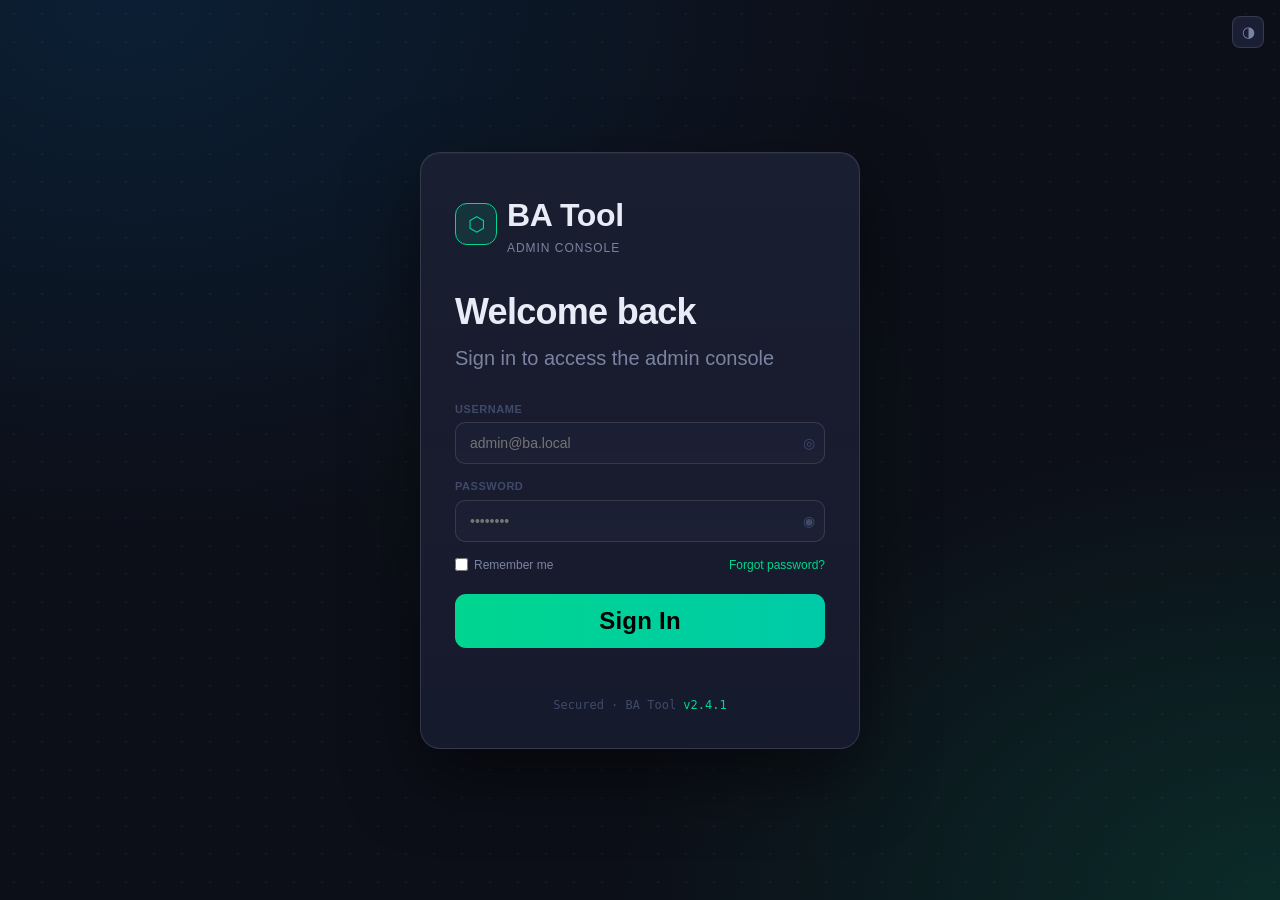
==== commit 4c6130e6: "Update index.html" ====
--- a/Frontend/index.html
+++ b/Frontend/index.html
@@ -429,10 +429,6 @@
       <span>Admin Logs</span>
       <span class="nav-badge" id="adminLogsBadge" style="display:none">0</span>
     </a>
-    <a class="nav-item" data-page="erd" href="#">
-      <i class="nav-icon">◫</i>
-      <span>Database Explorer</span>
-    </a>
     <a class="nav-item" data-page="settings" href="#">
       <i class="nav-icon">⚙</i>
       <span>Settings</span>
@@ -462,28 +458,43 @@
 
 <div class="main-wrap" id="mainWrap">
 
-  <header class="topbar">
-    <button class="topbar-toggle" id="sidebarToggle" aria-label="Toggle sidebar">
-      <span></span><span></span><span></span>
-    </button>
-    <div class="topbar-breadcrumb">
-      <span class="bc-root">Admin</span>
-      <span class="bc-sep">›</span>
-      <span class="bc-page" id="bcPage">Dashboard</span>
-    </div>
-    <div class="topbar-right">
-      <div class="topbar-search">
+  <header class="topbar premium-header">
+    <div class="topbar-left brand-identity">
+      <button class="topbar-toggle" id="sidebarToggle" aria-label="Toggle sidebar">
+        <span></span><span></span><span></span>
+      </button>
+      <div class="brand-logo-top">
+        <span class="brand-icon-top">⬡</span>
+      </div>
+      <div class="brand-text-top">
+        <div class="main-title">BA Tool</div>
+        <div class="sub-title">Workspace Header</div>
+      </div>
+    </div>
+
+    <div class="topbar-center workspace-capsule">
+      <div class="capsule-item sync-status" id="topbarSyncStatus">
+        <span class="sync-icon">↻</span> <span class="capsule-text">Synced</span>
+      </div>
+      <div class="capsule-sep"></div>
+      <div class="capsule-item active-sessions" id="topbarActiveSessions">
+        <span class="sess-icon">👥</span> <span class="capsule-text"><span id="topbarUserCount">0</span> Users</span>
+      </div>
+    </div>
+
+    <div class="topbar-right user-control-center">
+      <div class="topbar-search premium-search">
         <span class="search-icon">⌕</span>
         <input type="text" placeholder="Search..." class="search-input" id="globalSearch" />
         <span class="search-kbd">⌘K</span>
       </div>
-      <button class="theme-toggle" id="themeToggle" aria-label="Toggle theme">
+      <button class="theme-toggle premium-btn" id="themeToggle" aria-label="Toggle theme">
         <span class="theme-icon-dark">◑</span>
         <span class="theme-icon-light">○</span>
       </button>
       <div class="topbar-avatar-wrap" id="avatarWrap">
-        <div class="topbar-avatar" id="topbarAvatar" onclick="toggleAvatarMenu()" title="Account menu">MA</div>
-        <div class="avatar-dropdown hidden" id="avatarDropdown">
+        <div class="topbar-avatar premium-avatar" id="topbarAvatar" onclick="toggleAvatarMenu()" title="Account menu">MA</div>
+        <div class="avatar-dropdown hidden premium-dropdown" id="avatarDropdown">
           <div class="avatar-dd-user" id="avatarDdUser">—</div>
           <div class="avatar-dd-role" id="avatarDdRole">—</div>
           <div class="avatar-dd-sep"></div>
@@ -604,9 +615,10 @@
           <h1 class="page-title">Mapping Manager</h1>
           <p class="page-desc">Manage data type conversion rules across database pairs</p>
         </div>
-        <div class="page-actions">
-          <button class="btn btn-ghost" id="btnBulkImport" onclick="openBulkImport()">↑ Bulk Import</button>
-          <button class="btn btn-primary" id="btnAddRule" onclick="openAddMapping()">+ Add Rule</button>
+        <div class="page-actions" style="gap: 12px;">
+          <button class="btn btn-premium-sync" onclick="triggerSync()" id="syncBtn"><span class="sync-icon" style="display:inline-block;margin-right:4px;font-size:14px">↻</span> Sync Now</button>
+          <button class="btn btn-premium-import" id="btnBulkImport" onclick="openBulkImport()">↑ Bulk Import</button>
+          <button class="btn btn-premium-add" id="btnAddRule" onclick="openAddMapping()">+ Add Rule</button>
         </div>
       </div>
 
@@ -1117,27 +1129,6 @@
       </div>
     </div>
 
-    <div class="page hidden" id="page-erd">
-      <div class="page-header">
-        <div>
-          <h1 class="page-title">Database Explorer</h1>
-          <p class="page-desc">Visualize tables, columns, and relationships as an interactive ERD</p>
-        </div>
-        <div class="page-actions">
-          <button class="btn btn-ghost" onclick="document.getElementById('erd-frame').contentWindow.location.reload()">↻ Refresh</button>
-          <a class="btn btn-ghost" href="erd/erd.html" target="_blank">⤢ Open full screen</a>
-        </div>
-      </div>
-      <div style="border-radius:12px;overflow:hidden;border:1px solid var(--border);background:var(--surface);height:calc(100vh - 140px);">
-        <iframe
-          id="erd-frame"
-          src="erd/erd.html"
-          style="width:100%;height:100%;border:none;display:block;"
-          title="Database Explorer"
-        ></iframe>
-      </div>
-    </div>
-
     <div class="page hidden" id="page-settings">
       <div class="page-header">
         <div>
@@ -1456,95 +1447,126 @@
         <span id="mFormErrorText">Failed to load options.</span>
         <button class="btn btn-sm btn-ghost" style="margin-left:8px" onclick="loadMappingFormOptions()">Retry</button>
       </div>
-      <div class="form-grid" id="mFormFields">
-
-        <!-- Row 1: Source DB + Source Type -->
-        <div class="form-field">
-          <label class="form-label">Source DB <span style="color:var(--danger,#ef4444)">*</span></label>
-          <div class="searchable-select-wrap" data-ss="mSrcDb">
-            <input type="text" class="form-input" id="mSrcDbSearch" placeholder="Search source DB…" autocomplete="off"
-              oninput="filterSearchableSelect('mSrcDb', this.value)"
-              onfocus="openSearchableSelect('mSrcDb')"
-              onblur="commitSearchableSelect('mSrcDb')" />
-            <input type="hidden" id="mSrcDbVal" />
-          </div>
-          <div class="form-error hidden" id="mSrcDbErr">Source DB is required</div>
-        </div>
-
-        <div class="form-field">
-          <label class="form-label">Source Type <span style="color:var(--danger,#ef4444)">*</span></label>
-          <input type="text" class="form-input" id="mSourceType" placeholder="e.g. int, long, string…"
-            oninput="validateMappingField('mSourceType')" />
-          <div class="form-error hidden" id="mSourceTypeErr">Source Type is required</div>
-        </div>
-
-        <!-- Row 2: Raw Type + Logical Type -->
-        <div class="form-field">
-          <label class="form-label">Raw Type <span style="color:var(--danger,#ef4444)">*</span></label>
-          <input type="text" class="form-input" id="mRawType" placeholder="e.g. varchar, jsonb…"
-            oninput="validateMappingField('mRawType')" />
-          <div class="form-error hidden" id="mRawTypeErr">Raw Type is required</div>
-        </div>
-
-        <div class="form-field">
-          <label class="form-label">Logical Type <span style="color:var(--danger,#ef4444)">*</span></label>
-          <input type="text" class="form-input" id="mLogicalType" placeholder="e.g. uuid, decimal…"
-            oninput="validateMappingField('mLogicalType')" />
-          <div class="form-error hidden" id="mLogicalTypeErr">Logical Type is required</div>
-        </div>
-
-        <!-- Row 3: Master Type + Dest DB -->
-        <div class="form-field">
-          <label class="form-label">Master Type <span style="color:var(--danger,#ef4444)">*</span></label>
-          <div class="searchable-select-wrap" data-ss="mMasterType">
-            <input type="text" class="form-input" id="mMasterTypeSearch" placeholder="Search standard type…" autocomplete="off"
-              oninput="filterSearchableSelect('mMasterType', this.value)"
-              onfocus="openSearchableSelect('mMasterType')"
-              onblur="commitSearchableSelect('mMasterType')" />
-            <input type="hidden" id="mMasterTypeVal" />
-          </div>
-          <div class="form-error hidden" id="mMasterTypeErr">Master Type is required</div>
-        </div>
-
-        <div class="form-field">
-          <label class="form-label">Destination DB <span style="color:var(--danger,#ef4444)">*</span></label>
-          <div class="searchable-select-wrap" data-ss="mDestDb">
-            <input type="text" class="form-input" id="mDestDbSearch" placeholder="Search destination DB…" autocomplete="off"
-              oninput="filterSearchableSelect('mDestDb', this.value)"
-              onfocus="openSearchableSelect('mDestDb')"
-              onblur="commitSearchableSelect('mDestDb')" />
-            <input type="hidden" id="mDestDbVal" />
-          </div>
-          <div class="form-error hidden" id="mDestDbErr">Destination DB is required</div>
-        </div>
-
-        <!-- Row 4: Final Type + Confidence -->
-        <div class="form-field">
-          <label class="form-label">Final Type <span style="color:var(--danger,#ef4444)">*</span></label>
-          <input type="text" class="form-input" id="mFinalType" placeholder="e.g. VARCHAR(36)…"
-            oninput="validateMappingField('mFinalType')" />
-          <div class="form-error hidden" id="mFinalTypeErr">Final Type is required</div>
-        </div>
-
-        <div class="form-field">
-          <label class="form-label">Confidence</label>
-          <input type="number" class="form-input" id="mConfidence" value="100" min="0" max="100"
-            style="font-family:var(--mono)" />
-        </div>
-
-        <!-- Row 5: Status (full width) -->
-        <div class="form-field full">
-          <label class="form-label">Status</label>
-          <select class="form-select" id="mStatus">
-            <option value="pending">pending</option>
-            <option value="active">active</option>
-            <option value="draft">draft</option>
-            <option value="deprecated">deprecated</option>
-          </select>
-        </div>
-
-      </div>
-    </div>
+      <div id="mFormFields" style="display:flex;flex-direction:column;gap:16px">
+
+        <!-- ① Source -->
+        <div class="mform-section">
+          <div class="mform-section-label">① Source — ต้นทาง</div>
+          <div class="form-grid" style="margin-top:10px">
+
+            <div class="form-field">
+              <label class="form-label">Database ต้นทาง <span class="req">*</span></label>
+              <div class="form-hint">ระบบฐานข้อมูลที่เป็นต้นทาง</div>
+              <div class="searchable-select-wrap" data-ss="mSrcDb">
+                <input type="text" class="form-input" id="mSrcDbSearch" placeholder="เลือก เช่น MySQL, Oracle…" autocomplete="off"
+                  oninput="filterSearchableSelect('mSrcDb', this.value)"
+                  onfocus="openSearchableSelect('mSrcDb')"
+                  onblur="commitSearchableSelect('mSrcDb')" />
+                <input type="hidden" id="mSrcDbVal" />
+              </div>
+              <div class="form-error hidden" id="mSrcDbErr">Source DB is required</div>
+            </div>
+
+            <div class="form-field">
+              <label class="form-label">Source Type <span class="req">*</span></label>
+              <div class="form-hint">ชื่อ type ในระบบต้นทาง เช่น <code>INT64</code>, <code>STRING</code></div>
+              <input type="text" class="form-input" id="mSourceType" placeholder="เช่น int, long, string…"
+                oninput="validateMappingField('mSourceType')" />
+              <div class="form-error hidden" id="mSourceTypeErr">Source Type is required</div>
+            </div>
+
+          </div>
+        </div>
+
+        <!-- ② Mapping Layer -->
+        <div class="mform-section">
+          <div class="mform-section-label">② Mapping Layer — การแปลงชนิดข้อมูล</div>
+          <div class="form-grid" style="margin-top:10px">
+
+            <div class="form-field">
+              <label class="form-label">Raw Type <span class="req">*</span></label>
+              <div class="form-hint">ชนิดข้อมูลดิบที่ Source DB ใช้จริง เช่น <code>VARCHAR</code>, <code>JSONB</code></div>
+              <input type="text" class="form-input" id="mRawType" placeholder="เช่น varchar, jsonb…"
+                oninput="validateMappingField('mRawType')" />
+              <div class="form-error hidden" id="mRawTypeErr">Raw Type is required</div>
+            </div>
+
+            <div class="form-field">
+              <label class="form-label">Logical Type <span class="req">*</span></label>
+              <div class="form-hint">ชนิดข้อมูลเชิงความหมาย เช่น <code>UUID</code>, <code>DECIMAL</code></div>
+              <input type="text" class="form-input" id="mLogicalType" placeholder="เช่น uuid, decimal…"
+                oninput="validateMappingField('mLogicalType')" />
+              <div class="form-error hidden" id="mLogicalTypeErr">Logical Type is required</div>
+            </div>
+
+            <div class="form-field full">
+              <label class="form-label">Master Type (Standard) <span class="req">*</span></label>
+              <div class="form-hint">ชนิดมาตรฐานกลางที่ใช้เชื่อม Source → Destination</div>
+              <div class="searchable-select-wrap" data-ss="mMasterType">
+                <input type="text" class="form-input" id="mMasterTypeSearch" placeholder="ค้นหา standard type…" autocomplete="off"
+                  oninput="filterSearchableSelect('mMasterType', this.value)"
+                  onfocus="openSearchableSelect('mMasterType')"
+                  onblur="commitSearchableSelect('mMasterType')" />
+                <input type="hidden" id="mMasterTypeVal" />
+              </div>
+              <div class="form-error hidden" id="mMasterTypeErr">Master Type is required</div>
+            </div>
+
+          </div>
+        </div>
+
+        <!-- ③ Destination -->
+        <div class="mform-section">
+          <div class="mform-section-label">③ Destination — ปลายทาง</div>
+          <div class="form-grid" style="margin-top:10px">
+
+            <div class="form-field">
+              <label class="form-label">Database ปลายทาง <span class="req">*</span></label>
+              <div class="form-hint">ระบบฐานข้อมูลที่รับข้อมูล</div>
+              <div class="searchable-select-wrap" data-ss="mDestDb">
+                <input type="text" class="form-input" id="mDestDbSearch" placeholder="เลือก เช่น PostgreSQL…" autocomplete="off"
+                  oninput="filterSearchableSelect('mDestDb', this.value)"
+                  onfocus="openSearchableSelect('mDestDb')"
+                  onblur="commitSearchableSelect('mDestDb')" />
+                <input type="hidden" id="mDestDbVal" />
+              </div>
+              <div class="form-error hidden" id="mDestDbErr">Destination DB is required</div>
+            </div>
+
+            <div class="form-field">
+              <label class="form-label">Final Type <span class="req">*</span></label>
+              <div class="form-hint">ชนิดข้อมูลที่ใช้จริงใน Destination เช่น <code>VARCHAR(36)</code></div>
+              <input type="text" class="form-input" id="mFinalType" placeholder="เช่น VARCHAR(36)…"
+                oninput="validateMappingField('mFinalType')" />
+              <div class="form-error hidden" id="mFinalTypeErr">Final Type is required</div>
+            </div>
+
+          </div>
+        </div>
+
+        <!-- ④ Status -->
+        <div class="mform-section">
+          <div class="mform-section-label">④ สถานะ</div>
+          <div style="display:flex;gap:8px;flex-wrap:wrap;margin-top:10px">
+            <button type="button" class="status-pill" data-val="active"      onclick="selectStatusPill(this)">✓ Active</button>
+            <button type="button" class="status-pill" data-val="pending"     onclick="selectStatusPill(this)">⏳ Pending</button>
+            <button type="button" class="status-pill" data-val="draft"       onclick="selectStatusPill(this)">✏ Draft</button>
+            <button type="button" class="status-pill" data-val="deprecated"  onclick="selectStatusPill(this)">✕ Deprecated</button>
+          </div>
+          <input type="hidden" id="mStatus" value="pending" />
+        </div>
+
+        <!-- Advanced -->
+        <details class="mform-advanced">
+          <summary>⚙ Advanced</summary>
+          <div class="form-field" style="margin-top:12px;max-width:160px">
+            <label class="form-label">Confidence (%)</label>
+            <input type="number" class="form-input" id="mConfidence" value="100" min="0" max="100"
+              style="font-family:var(--mono)" />
+          </div>
+        </details>
+
+          </div>
     <div class="modal-footer">
       <button class="btn btn-ghost" onclick="closeModal('mappingModal')">Cancel</button>
       <button class="btn btn-primary" id="mSaveBtn" onclick="saveMapping()">Save Rule</button>
--- a/Frontend/styles.css
+++ b/Frontend/styles.css
@@ -0,0 +1,2349 @@
+/* ── Reset & Base ──────────────────────────────── */
+*, *::before, *::after { box-sizing: border-box; margin: 0; padding: 0; }
+
+:root {
+  --bg:         #0c0f18;
+  --surface:    #13172a;
+  --surface2:   #1a1f35;
+  --surface3:   #212642;
+  --border:     rgba(255,255,255,0.07);
+  --border2:    rgba(255,255,255,0.12);
+  --accent:     #00d68f;
+  --accent-dim: rgba(0,214,143,0.12);
+  --accent2:    #0094ff;
+  --danger:     #ff4d6d;
+  --warn:       #f5a623;
+  --text:       #e8ecf6;
+  --text2:      #7a84a0;
+  --text3:      #3f4a6a;
+  --mono:       'JetBrains Mono', monospace;
+  --sans:       'DM Sans', sans-serif;
+  --sidebar-w:  220px;
+  --topbar-h:   52px;
+  --radius:     8px;
+  --radius-lg:  12px;
+  --transition: 0.15s ease;
+}
+
+[data-theme="light"] {
+  --bg:         #f4f5f9;
+  --surface:    #ffffff;
+  --surface2:   #f0f2f8;
+  --surface3:   #e8ebf4;
+  --border:     rgba(0,0,0,0.07);
+  --border2:    rgba(0,0,0,0.12);
+  --accent:     #00b87a;
+  --accent-dim: rgba(0,184,122,0.1);
+  --accent2:    #0078e0;
+  --danger:     #e8334a;
+  --warn:       #d4850a;
+  --text:       #141926;
+  --text2:      #4d5878;
+  --text3:      #9aa3be;
+}
+
+html { font-size: 14px; }
+body {
+  font-family: var(--sans);
+  background: var(--bg);
+  color: var(--text);
+  line-height: 1.5;
+  display: flex;
+  min-height: 100vh;
+  overflow: hidden;
+  transition: background var(--transition), color var(--transition);
+}
+
+/* ── Sidebar ───────────────────────────────────── */
+.sidebar {
+  width: var(--sidebar-w);
+  height: 100vh;
+  background: var(--surface);
+  border-right: 1px solid var(--border);
+  display: flex;
+  flex-direction: column;
+  position: fixed;
+  left: 0; top: 0;
+  z-index: 100;
+  transition: width var(--transition), transform var(--transition);
+  overflow: hidden;
+}
+
+.sidebar.collapsed { width: 52px; }
+
+.sidebar-brand {
+  display: flex;
+  align-items: center;
+  gap: 10px;
+  padding: 16px 14px;
+  border-bottom: 1px solid var(--border);
+  min-height: var(--topbar-h);
+}
+
+.brand-logo {
+  width: 28px; height: 28px;
+  background: var(--accent-dim);
+  border: 1px solid var(--accent);
+  border-radius: 7px;
+  display: flex; align-items: center; justify-content: center;
+  flex-shrink: 0;
+}
+
+.brand-icon { color: var(--accent); font-size: 15px; line-height: 1; }
+
+.brand-text { overflow: hidden; white-space: nowrap; }
+.brand-name { font-size: 13px; font-weight: 600; letter-spacing: -.01em; }
+.brand-sub  { font-size: 10px; color: var(--text3); letter-spacing: .05em; text-transform: uppercase; }
+
+.sidebar-nav {
+  flex: 1;
+  padding: 12px 8px;
+  overflow-y: auto;
+  overflow-x: hidden;
+}
+
+.nav-section-label {
+  font-size: 9px;
+  font-weight: 600;
+  letter-spacing: .12em;
+  text-transform: uppercase;
+  color: var(--text3);
+  padding: 16px 8px 6px;
+  white-space: nowrap;
+  overflow: hidden;
+}
+
+.sidebar.collapsed .nav-section-label,
+.sidebar.collapsed .brand-text,
+.sidebar.collapsed .nav-item span:not(.nav-icon),
+.sidebar.collapsed .nav-badge { display: none; }
+
+.nav-item {
+  display: flex;
+  align-items: center;
+  gap: 9px;
+  padding: 8px 10px;
+  border-radius: var(--radius);
+  color: var(--text2);
+  text-decoration: none;
+  font-size: 13px;
+  font-weight: 450;
+  transition: background var(--transition), color var(--transition);
+  white-space: nowrap;
+  margin-bottom: 1px;
+  position: relative;
+}
+
+.nav-item:hover { background: var(--surface2); color: var(--text); }
+.nav-item.active {
+  background: var(--accent-dim);
+  color: var(--accent);
+}
+.nav-item.active::before {
+  content: '';
+  position: absolute;
+  left: 0; top: 20%; bottom: 20%;
+  width: 2px;
+  background: var(--accent);
+  border-radius: 0 2px 2px 0;
+}
+
+.nav-icon {
+  font-style: normal;
+  width: 18px;
+  text-align: center;
+  flex-shrink: 0;
+  font-size: 14px;
+}
+
+.nav-badge {
+  margin-left: auto;
+  font-family: var(--mono);
+  font-size: 10px;
+  padding: 1px 6px;
+  background: var(--surface2);
+  border-radius: 20px;
+  color: var(--text3);
+}
+
+.nav-badge.live {
+  background: var(--accent-dim);
+  color: var(--accent);
+  animation: pulse 2s infinite;
+}
+
+@keyframes pulse {
+  0%,100% { opacity: 1 }
+  50% { opacity: .5 }
+}
+
+/* ── Sidebar Footer ────────────────────────────────── */
+.sidebar-footer {
+  border-top: 1px solid var(--border);
+  display: flex;
+  flex-direction: column;
+  gap: 0;
+}
+
+.sidebar-footer-top {
+  display: flex;
+  align-items: center;
+  justify-content: space-between;
+  padding: 10px 12px;
+  gap: 8px;
+}
+
+.sidebar-user-info {
+  display: flex;
+  align-items: center;
+  gap: 8px;
+  overflow: hidden;
+  flex: 1;
+}
+
+.sidebar-user-avatar {
+  width: 26px; height: 26px;
+  border-radius: 50%;
+  background: var(--accent-dim);
+  border: 1px solid var(--accent);
+  color: var(--accent);
+  font-size: 10px;
+  font-weight: 700;
+  display: flex; align-items: center; justify-content: center;
+  flex-shrink: 0;
+}
+
+.sidebar-user-text {
+  overflow: hidden;
+}
+
+.sidebar-user-name {
+  font-size: 12px;
+  font-weight: 600;
+  color: var(--text);
+  white-space: nowrap;
+  overflow: hidden;
+  text-overflow: ellipsis;
+}
+
+.sidebar-user-role {
+  font-size: 10px;
+  color: var(--accent);
+  font-family: var(--mono);
+  letter-spacing: .04em;
+}
+
+/* ── Sidebar logout button ── */
+.sidebar-logout-btn {
+  background: transparent;
+  border: 1px solid var(--border2);
+  border-radius: var(--radius);
+  color: var(--text3);
+  font-size: 13px;
+  width: 26px; height: 26px;
+  display: flex; align-items: center; justify-content: center;
+  cursor: pointer;
+  flex-shrink: 0;
+  transition: color var(--transition), border-color var(--transition), background var(--transition);
+}
+.sidebar-logout-btn:hover {
+  color: var(--danger);
+  border-color: var(--danger);
+  background: rgba(255,77,109,.08);
+}
+
+.sidebar-footer-bottom {
+  display: flex;
+  align-items: center;
+  justify-content: space-between;
+  padding: 8px 12px 10px;
+  border-top: 1px solid var(--border);
+}
+
+/* Hide sidebar user info elements when collapsed */
+.sidebar.collapsed .sidebar-user-info,
+.sidebar.collapsed .sidebar-logout-btn { display: none; }
+.sidebar.collapsed .sidebar-footer-top { padding: 8px 12px; justify-content: center; }
+.sidebar.collapsed .sidebar-footer-top::after {
+  content: '⏻';
+  font-size: 13px;
+  color: var(--text3);
+  cursor: pointer;
+}
+.sidebar.collapsed .sidebar-footer-bottom { display: none; }
+.sidebar.collapsed .status-label,
+.sidebar.collapsed .sidebar-version { display: none; }
+
+.system-status { display: flex; align-items: center; gap: 6px; overflow: hidden; }
+.status-dot {
+  width: 6px; height: 6px;
+  border-radius: 50%;
+  flex-shrink: 0;
+}
+.status-dot.online { background: var(--accent); box-shadow: 0 0 6px var(--accent); }
+.status-dot.warn   { background: var(--warn);   box-shadow: 0 0 6px var(--warn); }
+.status-label { font-size: 11px; color: var(--text3); white-space: nowrap; }
+.sidebar-version { font-size: 10px; color: var(--text3); font-family: var(--mono); flex-shrink: 0; }
+
+/* ── Avatar dropdown ────────────────────────────────── */
+.topbar-avatar-wrap {
+  position: relative;
+}
+
+.topbar-avatar { cursor: pointer; }
+
+.avatar-dropdown {
+  position: absolute;
+  top: calc(100% + 8px);
+  right: 0;
+  min-width: 200px;
+  background: var(--surface);
+  border: 1px solid var(--border2);
+  border-radius: var(--radius-lg);
+  box-shadow: 0 12px 32px rgba(0,0,0,.5);
+  z-index: 500;
+  padding: 8px 0;
+  animation: ddIn .15s cubic-bezier(.22,1,.36,1);
+}
+
+@keyframes ddIn {
+  from { opacity:0; transform:translateY(-6px) scale(.97); }
+  to   { opacity:1; transform:none; }
+}
+
+.avatar-dd-user {
+  padding: 8px 14px 2px;
+  font-size: 12px;
+  font-weight: 600;
+  color: var(--text);
+  white-space: nowrap;
+  overflow: hidden;
+  text-overflow: ellipsis;
+}
+
+.avatar-dd-role {
+  padding: 0 14px 8px;
+  font-size: 10px;
+  font-family: var(--mono);
+  color: var(--accent);
+  letter-spacing: .05em;
+  text-transform: uppercase;
+}
+
+.avatar-dd-sep {
+  height: 1px;
+  background: var(--border);
+  margin: 4px 0;
+}
+
+.avatar-dd-item {
+  display: flex;
+  align-items: center;
+  gap: 8px;
+  width: 100%;
+  padding: 8px 14px;
+  background: transparent;
+  border: none;
+  color: var(--text2);
+  font-family: var(--sans);
+  font-size: 13px;
+  cursor: pointer;
+  text-align: left;
+  transition: background var(--transition), color var(--transition);
+}
+
+.avatar-dd-item:hover { background: var(--surface2); color: var(--text); }
+.avatar-dd-item.danger { color: var(--danger); }
+.avatar-dd-item.danger:hover { background: rgba(255,77,109,.08); color: var(--danger); }
+
+/* Overlay backdrop สำหรับมือถือ */
+.sidebar-overlay {
+  display: none;
+  position: fixed;
+  inset: 0;
+  background: rgba(0,0,0,.55);
+  backdrop-filter: blur(2px);
+  z-index: 99;
+}
+.sidebar-overlay.active { display: block; }
+
+/* ── Main Wrap ─────────────────────────────────── */
+.main-wrap {
+  flex: 1;
+  margin-left: var(--sidebar-w);
+  display: flex;
+  flex-direction: column;
+  height: 100vh;
+  transition: margin-left var(--transition);
+  overflow: hidden;
+}
+
+.main-wrap.expanded { margin-left: 52px; }
+
+/* ── Premium Topbar ─────────────────────────────── */
+.topbar.premium-header {
+  height: 64px; /* Slightly taller for enterprise feel */
+  background: rgba(19, 23, 42, 0.65); /* Glassmorphism background */
+  backdrop-filter: blur(12px);
+  -webkit-backdrop-filter: blur(12px);
+  border-bottom: 1px solid rgba(255, 255, 255, 0.08);
+  display: flex;
+  align-items: center;
+  justify-content: space-between;
+  padding: 0 24px;
+  flex-shrink: 0;
+  box-shadow: 0 4px 30px rgba(0, 0, 0, 0.1);
+  position: sticky;
+  top: 0;
+  z-index: 90;
+  transition: background var(--transition);
+}
+
+[data-theme="light"] .topbar.premium-header {
+  background: rgba(255, 255, 255, 0.75);
+  border-bottom: 1px solid rgba(0, 0, 0, 0.06);
+}
+
+/* 1. Left Section: Brand & Identity */
+.topbar-left.brand-identity {
+  display: flex;
+  align-items: center;
+  gap: 14px;
+}
+
+.topbar-toggle {
+  display: flex; flex-direction: column; gap: 4px;
+  background: transparent; border: none; cursor: pointer;
+  padding: 6px; border-radius: 6px;
+  transition: background var(--transition);
+}
+.topbar-toggle span {
+  display: block; width: 16px; height: 1.5px;
+  background: var(--text2);
+  border-radius: 2px;
+  transition: background var(--transition), transform 0.2s;
+}
+.topbar-toggle:hover { background: rgba(255, 255, 255, 0.05); }
+[data-theme="light"] .topbar-toggle:hover { background: rgba(0, 0, 0, 0.04); }
+.topbar-toggle:hover span { background: var(--text); }
+
+.brand-logo-top {
+  width: 32px; height: 32px;
+  background: linear-gradient(135deg, var(--accent), var(--accent2));
+  border-radius: 8px;
+  display: flex; align-items: center; justify-content: center;
+  box-shadow: 0 4px 12px rgba(0, 214, 143, 0.25);
+}
+.brand-icon-top {
+  color: #fff; font-size: 16px; line-height: 1; font-weight: bold;
+}
+
+.brand-text-top {
+  display: flex; flex-direction: column; justify-content: center;
+}
+.brand-text-top .main-title {
+  font-size: 14px; font-weight: 700; color: var(--text); letter-spacing: -0.01em; line-height: 1.1;
+}
+.brand-text-top .sub-title {
+  font-size: 10px; color: var(--text3); text-transform: uppercase; letter-spacing: 0.06em; margin-top: 2px; font-weight: 500;
+}
+
+/* 2. Center Section: Workspace State Capsule */
+.topbar-center.workspace-capsule {
+  display: flex;
+  align-items: center;
+  background: rgba(255, 255, 255, 0.03);
+  border: 1px solid rgba(255, 255, 255, 0.06);
+  border-radius: 30px;
+  padding: 6px 16px;
+  gap: 12px;
+  box-shadow: inset 0 1px 0 rgba(255, 255, 255, 0.02);
+  transition: all 0.3s ease;
+}
+[data-theme="light"] .topbar-center.workspace-capsule {
+  background: rgba(0, 0, 0, 0.02);
+  border: 1px solid rgba(0, 0, 0, 0.05);
+  box-shadow: inset 0 1px 0 rgba(255, 255, 255, 0.5);
+}
+.topbar-center.workspace-capsule:hover {
+  background: rgba(255, 255, 255, 0.05);
+  border-color: rgba(255, 255, 255, 0.1);
+}
+[data-theme="light"] .topbar-center.workspace-capsule:hover {
+  background: rgba(0, 0, 0, 0.04);
+}
+
+.capsule-item {
+  display: flex; align-items: center; gap: 6px;
+  font-size: 12px; font-weight: 500; color: var(--text2);
+  font-family: var(--sans);
+  cursor: default;
+}
+.capsule-text { letter-spacing: 0.01em; }
+
+.indicator-dot { width: 8px; height: 8px; border-radius: 50%; }
+.indicator-dot.prod { background: var(--accent2); box-shadow: 0 0 8px var(--accent2); }
+
+.sync-icon, .sess-icon, .health-heart { font-size: 13px; }
+.health-heart { display: inline-block; animation: heartbeat 2s infinite; }
+@keyframes heartbeat {
+  0%, 100% { transform: scale(1); }
+  10%, 30% { transform: scale(1.1); }
+  20% { transform: scale(1.2); }
+}
+
+.capsule-sep {
+  width: 1px; height: 14px;
+  background: var(--border2);
+}
+
+/* 3. Right Section: User Control Center */
+.topbar-right.user-control-center {
+  display: flex; align-items: center; gap: 12px;
+}
+
+.topbar-search.premium-search {
+  display: flex; align-items: center; gap: 8px;
+  background: rgba(255, 255, 255, 0.04);
+  border: 1px solid var(--border2);
+  border-radius: 20px;
+  padding: 0 14px;
+  height: 36px;
+  min-width: 240px;
+  transition: all 0.2s ease;
+}
+[data-theme="light"] .topbar-search.premium-search { background: rgba(0, 0, 0, 0.03); }
+.topbar-search.premium-search:focus-within {
+  background: rgba(255, 255, 255, 0.08);
+  border-color: var(--accent);
+  box-shadow: 0 0 0 3px rgba(0, 214, 143, 0.15);
+  min-width: 280px;
+}
+.topbar-search .search-icon { color: var(--text3); font-size: 15px; }
+.topbar-search .search-input {
+  background: transparent; border: none; outline: none;
+  color: var(--text); font-size: 13px; flex: 1;
+}
+.topbar-search .search-input::placeholder { color: var(--text3); }
+.search-kbd {
+  font-family: var(--mono); font-size: 10px; color: var(--text3);
+  background: var(--surface3); border: 1px solid var(--border2);
+  border-radius: 6px; padding: 2px 6px; font-weight: 600;
+}
+
+.premium-btn {
+  width: 36px; height: 36px;
+  background: rgba(255, 255, 255, 0.04);
+  border: 1px solid var(--border2);
+  border-radius: 50%;
+  cursor: pointer;
+  display: flex; align-items: center; justify-content: center;
+  color: var(--text2); font-size: 16px;
+  transition: all 0.2s cubic-bezier(0.25, 0.8, 0.25, 1);
+  position: relative;
+}
+[data-theme="light"] .premium-btn { background: rgba(0, 0, 0, 0.03); }
+.premium-btn:hover {
+  color: var(--text); background: rgba(255, 255, 255, 0.08); transform: translateY(-1px);
+}
+[data-theme="light"] .premium-btn:hover { background: rgba(0, 0, 0, 0.06); }
+[data-theme="dark"]  .theme-icon-light { display: none; }
+[data-theme="light"] .theme-icon-dark  { display: none; }
+
+.notification-btn { position: relative; }
+.notif-badge {
+  position: absolute; top: 0; right: 0;
+  background: var(--danger); color: #fff;
+  font-size: 9px; font-weight: 700;
+  width: 16px; height: 16px; border-radius: 50%;
+  display: flex; align-items: center; justify-content: center;
+  border: 2px solid var(--surface);
+}
+
+.topbar-avatar.premium-avatar {
+  width: 38px; height: 38px;
+  background: linear-gradient(135deg, var(--accent-dim), rgba(0, 148, 255, 0.15));
+  border: 1px solid var(--accent);
+  border-radius: 50%;
+  display: flex; align-items: center; justify-content: center;
+  font-size: 13px; font-weight: 700; color: var(--accent);
+  cursor: pointer;
+  transition: all 0.2s ease;
+  box-shadow: 0 2px 8px rgba(0, 214, 143, 0.15);
+}
+.topbar-avatar.premium-avatar:hover {
+  transform: scale(1.05); box-shadow: 0 4px 12px rgba(0, 214, 143, 0.25);
+}
+
+@media (max-width: 900px) {
+  .topbar-center.workspace-capsule { display: none; }
+  .topbar-search.premium-search { min-width: 160px; }
+  .topbar-search.premium-search:focus-within { min-width: 200px; }
+}
+@media (max-width: 600px) {
+  .topbar-search.premium-search { display: none; }
+  .brand-text-top { display: none; }
+}
+
+/* ── Page Content ──────────────────────────────── */
+.page-content {
+  flex: 1;
+  overflow-y: auto;
+  padding: 28px 28px 48px;
+}
+
+.page { display: block; }
+.page.hidden { display: none; }
+
+.page-header {
+  display: flex;
+  align-items: flex-start;
+  justify-content: space-between;
+  margin-bottom: 24px;
+  gap: 16px;
+}
+
+.page-title {
+  font-size: 20px;
+  font-weight: 600;
+  letter-spacing: -.02em;
+  margin-bottom: 4px;
+}
+
+.page-desc { font-size: 13px; color: var(--text2); }
+
+.page-actions { display: flex; align-items: center; gap: 8px; flex-shrink: 0; }
+
+/* ── Buttons ───────────────────────────────────── */
+.btn {
+  font-family: var(--sans);
+  font-size: 12px;
+  font-weight: 500;
+  padding: 7px 14px;
+  border-radius: var(--radius);
+  border: 1px solid var(--border2);
+  background: transparent;
+  color: var(--text2);
+  cursor: pointer;
+  transition: all var(--transition);
+  display: inline-flex; align-items: center; gap: 5px;
+  white-space: nowrap;
+}
+.btn:hover { color: var(--text); background: var(--surface2); border-color: var(--border2); }
+
+.btn-primary {
+  background: var(--text);
+  color: var(--bg);
+  border-color: var(--text);
+}
+.btn-primary:hover { opacity: .88; color: var(--bg); }
+
+.btn-accent {
+  background: var(--accent-dim);
+  color: var(--accent);
+  border-color: var(--accent);
+}
+.btn-accent:hover { background: rgba(0,214,143,.2); }
+
+.btn-danger {
+  background: rgba(255,77,109,.1);
+  color: var(--danger);
+  border-color: var(--danger);
+}
+.btn-danger:hover { background: rgba(255,77,109,.18); }
+
+.btn-ghost { border-color: transparent; }
+.btn-ghost:hover { background: var(--surface2); border-color: var(--border); }
+
+/* ── Premium Buttons ────────────────────────────── */
+.btn-premium-sync {
+  background: linear-gradient(135deg, #00d68f, #0094ff);
+  color: #fff;
+  border: none;
+  font-weight: 600;
+  box-shadow: 0 4px 15px rgba(0, 214, 143, 0.3);
+  position: relative;
+  overflow: hidden;
+  transition: all 0.3s cubic-bezier(0.25, 0.8, 0.25, 1);
+}
+.btn-premium-sync:hover {
+  transform: translateY(-2px);
+  box-shadow: 0 6px 20px rgba(0, 214, 143, 0.4);
+  color: #fff;
+}
+.btn-premium-sync:active { transform: translateY(1px); }
+.btn-premium-sync::before {
+  content: ''; position: absolute; top: 0; left: -100%; width: 100%; height: 100%;
+  background: linear-gradient(90deg, transparent, rgba(255,255,255,0.2), transparent);
+  transition: all 0.5s ease;
+}
+.btn-premium-sync:hover::before { left: 100%; }
+.btn-premium-sync .sync-icon { transition: transform 0.3s ease; }
+.btn-premium-sync:hover .sync-icon { transform: rotate(180deg); }
+
+.btn-premium-add {
+  background: var(--text);
+  color: var(--bg);
+  border: 1px solid var(--text);
+  font-weight: 600;
+  box-shadow: 0 4px 12px rgba(255, 255, 255, 0.1);
+  transition: all 0.3s ease;
+}
+[data-theme="light"] .btn-premium-add { box-shadow: 0 4px 12px rgba(0, 0, 0, 0.1); }
+.btn-premium-add:hover {
+  transform: translateY(-2px);
+  background: transparent;
+  color: var(--text);
+  box-shadow: 0 6px 15px rgba(255, 255, 255, 0.15);
+}
+[data-theme="light"] .btn-premium-add:hover { box-shadow: 0 6px 15px rgba(0, 0, 0, 0.15); }
+
+.btn-premium-import {
+  background: rgba(255, 255, 255, 0.05);
+  backdrop-filter: blur(8px);
+  border: 1px dashed rgba(255, 255, 255, 0.2);
+  color: var(--text);
+  transition: all 0.3s ease;
+}
+[data-theme="light"] .btn-premium-import {
+  background: rgba(0, 0, 0, 0.03);
+  border: 1px dashed rgba(0, 0, 0, 0.2);
+}
+.btn-premium-import:hover {
+  background: rgba(255, 255, 255, 0.1);
+  border-color: var(--text);
+  transform: translateY(-2px);
+}
+[data-theme="light"] .btn-premium-import:hover { background: rgba(0, 0, 0, 0.06); }
+
+.btn-sm { padding: 4px 10px; font-size: 11px; }
+
+/* ── Cards ─────────────────────────────────────── */
+.card {
+  background: var(--surface);
+  border: 1px solid var(--border);
+  border-radius: var(--radius-lg);
+  overflow: hidden;
+}
+
+.card-header {
+  display: flex;
+  align-items: center;
+  justify-content: space-between;
+  padding: 16px 20px;
+  border-bottom: 1px solid var(--border);
+}
+
+.card-title {
+  font-size: 13px;
+  font-weight: 600;
+  letter-spacing: -.01em;
+}
+
+/* ── Dashboard ─────────────────────────────────── */
+.dashboard-page .page-header {
+  margin-bottom: 14px;
+}
+
+.dashboard-hero {
+  position: relative;
+  overflow: hidden;
+  background:
+    radial-gradient(120% 160% at 100% 0%, rgba(0, 214, 143, 0.2) 0%, rgba(0, 214, 143, 0) 52%),
+    radial-gradient(120% 160% at 0% 100%, rgba(0, 148, 255, 0.16) 0%, rgba(0, 148, 255, 0) 54%),
+    var(--surface);
+  border: 1px solid var(--border2);
+  border-radius: 14px;
+  padding: 18px 20px;
+  margin-bottom: 16px;
+}
+
+.dashboard-hero-title {
+  font-size: 14px;
+  font-weight: 700;
+  letter-spacing: .02em;
+  margin-bottom: 4px;
+}
+
+.dashboard-hero-sub {
+  color: var(--text2);
+  font-size: 12px;
+}
+
+.status-row {
+  display: grid;
+  grid-template-columns: repeat(4, 1fr);
+  gap: 12px;
+  margin-bottom: 20px;
+}
+
+.status-card {
+  background: var(--surface);
+  border: 1px solid var(--border);
+  border-radius: var(--radius-lg);
+  padding: 14px 16px;
+  display: flex;
+  align-items: center;
+  gap: 12px;
+  box-shadow: 0 8px 24px rgba(0,0,0,.12);
+  transition: transform .18s ease, border-color var(--transition), box-shadow var(--transition);
+}
+.status-card:hover { transform: translateY(-2px); border-color: var(--border2); box-shadow: 0 12px 28px rgba(0,0,0,.2); }
+
+.sc-icon {
+  width: 34px;
+  height: 34px;
+  border-radius: 10px;
+  border: 1px solid var(--border2);
+  background: rgba(255,255,255,.04);
+  display: inline-flex;
+  align-items: center;
+  justify-content: center;
+  font-size: 16px;
+  flex-shrink: 0;
+}
+
+.sc-indicator {
+  width: 8px; height: 8px;
+  border-radius: 50%;
+  flex-shrink: 0;
+}
+.sc-indicator.online { background: var(--accent); box-shadow: 0 0 8px var(--accent); }
+.sc-indicator.warn   { background: var(--warn);   box-shadow: 0 0 8px var(--warn); }
+.sc-indicator.error  { background: var(--danger);  box-shadow: 0 0 8px var(--danger); }
+
+.sc-info { flex: 1; }
+.sc-label { font-size: 11px; color: var(--text3); }
+.sc-val   { font-size: 13px; font-weight: 500; margin-top: 1px; }
+.sc-ping  { font-size: 11px; font-family: var(--mono); color: var(--text3); }
+
+.metric-grid {
+  display: grid;
+  grid-template-columns: repeat(4, 1fr);
+  gap: 12px;
+  margin-bottom: 20px;
+}
+
+.metric-card {
+  background: linear-gradient(180deg, var(--surface), var(--surface2));
+  border: 1px solid var(--border);
+  border-radius: var(--radius-lg);
+  padding: 18px 20px;
+  position: relative;
+  overflow: hidden;
+  box-shadow: 0 10px 24px rgba(0,0,0,.14);
+  transition: transform .18s ease, border-color var(--transition), box-shadow var(--transition);
+}
+.metric-card:hover { transform: translateY(-2px); border-color: var(--border2); box-shadow: 0 14px 30px rgba(0,0,0,.22); }
+
+.metric-card::after {
+  content: '';
+  position: absolute;
+  right: -24px;
+  top: -24px;
+  width: 88px;
+  height: 88px;
+  border-radius: 50%;
+  background: rgba(255,255,255,.03);
+  pointer-events: none;
+}
+
+.metric-icon {
+  width: 30px;
+  height: 30px;
+  border-radius: 8px;
+  border: 1px solid var(--border2);
+  background: rgba(255,255,255,.04);
+  display: inline-flex;
+  align-items: center;
+  justify-content: center;
+  font-size: 15px;
+  margin-bottom: 10px;
+}
+
+.metric-label {
+  font-size: 11px;
+  color: var(--text3);
+  letter-spacing: .03em;
+  margin-bottom: 8px;
+}
+
+.metric-val {
+  font-size: 28px;
+  font-weight: 600;
+  font-family: var(--mono);
+  letter-spacing: -.02em;
+}
+
+.metric-sub {
+  font-size: 11px;
+  color: var(--text3);
+  margin-top: 6px;
+}
+.metric-sub.accent { color: var(--accent); }
+
+.dash-bottom {
+  display: grid;
+  grid-template-columns: 1fr 1fr;
+  gap: 16px;
+}
+
+.dash-bottom .card {
+  box-shadow: 0 10px 24px rgba(0,0,0,.14);
+}
+
+.db-coverage-list { padding: 16px 20px; display: flex; flex-direction: column; gap: 12px; }
+.db-cov-item { display: flex; align-items: center; gap: 10px; }
+.db-cov-name { font-size: 12px; width: 150px; flex-shrink: 0; color: var(--text2); font-family: var(--mono); }
+.db-cov-bar {
+  flex: 1; height: 4px;
+  background: var(--surface3);
+  border-radius: 2px;
+  overflow: hidden;
+}
+.db-cov-fill {
+  height: 100%;
+  background: var(--accent);
+  border-radius: 2px;
+  transition: width .4s ease;
+}
+.db-cov-pct { font-size: 11px; font-family: var(--mono); color: var(--text3); width: 36px; text-align: right; }
+
+.db-coverage-list.circle-view {
+  display: grid;
+  grid-template-columns: repeat(auto-fit, minmax(90px, 1fr));
+  gap: 14px;
+}
+
+.db-cov-circle-item {
+  display: flex;
+  flex-direction: column;
+  align-items: center;
+  gap: 8px;
+}
+
+.db-cov-ring {
+  --pct: 0;
+  width: 72px;
+  height: 72px;
+  border-radius: 50%;
+  background: conic-gradient(var(--accent) calc(var(--pct) * 1%), rgba(255,255,255,.08) 0);
+  position: relative;
+  display: grid;
+  place-items: center;
+}
+
+.db-cov-ring::before {
+  content: '';
+  width: 56px;
+  height: 56px;
+  border-radius: 50%;
+  background: var(--surface);
+  border: 1px solid var(--border);
+  position: absolute;
+}
+
+.db-cov-ring span {
+  position: relative;
+  z-index: 1;
+  font-family: var(--mono);
+  font-size: 15px;
+  font-weight: 700;
+}
+
+.db-cov-ring.low { background: conic-gradient(#8b5cf6 calc(var(--pct) * 1%), rgba(255,255,255,.08) 0); }
+.db-cov-ring.mid { background: conic-gradient(#38bdf8 calc(var(--pct) * 1%), rgba(255,255,255,.08) 0); }
+.db-cov-ring.high { background: conic-gradient(var(--accent) calc(var(--pct) * 1%), rgba(255,255,255,.08) 0); }
+
+.db-cov-dbname {
+  font-size: 12px;
+  color: var(--text2);
+  max-width: 100%;
+  text-align: center;
+  white-space: nowrap;
+  overflow: hidden;
+  text-overflow: ellipsis;
+}
+
+.db-coverage-legend {
+  border-top: 1px solid var(--border);
+  padding: 10px 16px 14px;
+  display: grid;
+  grid-template-columns: repeat(2, minmax(120px, 1fr));
+  gap: 6px 16px;
+}
+
+.db-legend-row {
+  display: flex;
+  align-items: center;
+  gap: 8px;
+  font-size: 12px;
+  color: var(--text2);
+}
+
+.db-legend-dot {
+  width: 7px;
+  height: 7px;
+  border-radius: 50%;
+  background: var(--accent2);
+}
+
+.db-legend-name {
+  flex: 1;
+}
+
+.db-legend-pct {
+  font-family: var(--mono);
+  color: var(--text);
+}
+
+.activity-feed { padding: 8px 0; }
+.activity-item {
+  display: flex;
+  align-items: flex-start;
+  gap: 12px;
+  padding: 10px 20px;
+  transition: background var(--transition);
+}
+.activity-item:hover { background: var(--surface2); }
+.activity-dot {
+  width: 6px; height: 6px; border-radius: 50%;
+  flex-shrink: 0; margin-top: 5px;
+}
+.activity-dot.info    { background: var(--accent2); }
+.activity-dot.success { background: var(--accent); }
+.activity-dot.warn    { background: var(--warn); }
+.activity-dot.error   { background: var(--danger); }
+.activity-body { flex: 1; }
+.activity-msg { font-size: 12px; }
+.activity-msg code {
+  font-family: var(--mono); font-size: 11px;
+  background: var(--surface3);
+  padding: 1px 5px; border-radius: 3px;
+}
+.activity-time { font-size: 11px; color: var(--text3); margin-top: 2px; }
+
+/* ── Filter Bar ────────────────────────────────── */
+.filter-bar {
+  display: flex;
+  align-items: center;
+  gap: 8px;
+  margin-bottom: 14px;
+  flex-wrap: wrap;
+}
+
+.filter-search {
+  flex: 1;
+  min-width: 200px;
+  display: flex;
+  align-items: center;
+  gap: 7px;
+  background: var(--surface);
+  border: 1px solid var(--border2);
+  border-radius: var(--radius);
+  padding: 0 12px;
+  height: 34px;
+}
+.filter-search .search-icon { color: var(--text3); font-size: 15px; }
+.filter-search .search-input {
+  background: transparent; border: none; outline: none;
+  color: var(--text); font-size: 12px;
+  font-family: var(--sans); flex: 1;
+}
+.filter-search .search-input::placeholder { color: var(--text3); }
+
+.filter-select {
+  height: 34px;
+  background: var(--surface);
+  border: 1px solid var(--border2);
+  border-radius: var(--radius);
+  color: var(--text2);
+  font-family: var(--sans);
+  font-size: 12px;
+  padding: 0 10px;
+  cursor: pointer;
+  outline: none;
+}
+.filter-select:focus { border-color: var(--accent); }
+
+.filter-count { font-size: 11px; color: var(--text3); font-family: var(--mono); white-space: nowrap; margin-left: auto; }
+
+/* ── Data Table ────────────────────────────────── */
+.table-card {
+  background: var(--surface);
+  border: 1px solid var(--border);
+  border-radius: var(--radius-lg);
+  overflow: hidden;
+}
+
+.table-wrap {
+  overflow-x: auto;
+  max-height: calc(100vh - 320px);
+  -webkit-overflow-scrolling: touch;
+}
+
+.data-table {
+  width: 100%;
+  border-collapse: collapse;
+  font-size: 12px;
+}
+
+.data-table thead {
+  position: sticky; top: 0; z-index: 2;
+}
+
+.data-table th {
+  background: var(--surface2);
+  border-bottom: 1px solid var(--border2);
+  padding: 10px 14px;
+  text-align: left;
+  font-size: 11px;
+  font-weight: 600;
+  letter-spacing: .04em;
+  text-transform: uppercase;
+  color: var(--text3);
+  white-space: nowrap;
+}
+
+.th-check { width: 40px; padding: 10px 12px !important; }
+.th-actions { width: 80px; }
+
+.data-table td {
+  padding: 10px 14px;
+  border-bottom: 1px solid var(--border);
+  color: var(--text2);
+  font-family: var(--mono);
+  vertical-align: middle;
+}
+
+.data-table tr:last-child td { border-bottom: none; }
+.data-table tbody tr:hover td { background: var(--surface2); }
+
+.data-table td.td-name { color: var(--text); font-weight: 500; }
+
+.badge {
+  display: inline-block;
+  font-size: 10px;
+  font-weight: 600;
+  font-family: var(--mono);
+  padding: 2px 7px;
+  border-radius: 20px;
+  letter-spacing: .03em;
+  white-space: nowrap;
+}
+
+.badge-active     { background: var(--accent-dim);           color: var(--accent); }
+.badge-draft      { background: rgba(245,166,35,.1);          color: var(--warn); }
+.badge-deprecated { background: rgba(255,77,109,.1);          color: var(--danger); }
+.badge-beta       { background: rgba(0,148,255,.1);           color: var(--accent2); }
+
+.confidence-bar {
+  display: flex; align-items: center; gap: 6px;
+}
+.conf-track {
+  width: 48px; height: 3px;
+  background: var(--surface3); border-radius: 2px; overflow: hidden;
+}
+.conf-fill { height: 100%; border-radius: 2px; background: var(--accent); }
+.conf-txt { font-size: 10px; color: var(--text3); }
+
+.row-actions { display: flex; gap: 4px; }
+.row-btn {
+  background: transparent; border: none; cursor: pointer;
+  color: var(--text3); font-size: 13px;
+  padding: 3px 6px; border-radius: 4px;
+  transition: color var(--transition), background var(--transition);
+}
+.row-btn:hover { color: var(--text); background: var(--surface3); }
+.row-btn.danger:hover { color: var(--danger); }
+
+.table-footer {
+  display: flex;
+  align-items: center;
+  justify-content: space-between;
+  padding: 10px 16px;
+  border-top: 1px solid var(--border);
+}
+
+.table-bulk { display: flex; align-items: center; gap: 10px; font-size: 12px; color: var(--text2); }
+
+.pagination { display: flex; align-items: center; gap: 4px; margin-left: auto; }
+.page-btn {
+  min-width: 28px; height: 28px;
+  background: transparent; border: 1px solid var(--border);
+  border-radius: 5px; cursor: pointer;
+  color: var(--text2); font-size: 12px;
+  display: flex; align-items: center; justify-content: center;
+  transition: all var(--transition);
+}
+.page-btn:hover { background: var(--surface2); color: var(--text); }
+.page-btn.active { background: var(--accent-dim); color: var(--accent); border-color: var(--accent); }
+.page-btn:disabled { opacity: .4; cursor: default; }
+
+/* ── Database Registry ─────────────────────────── */
+.db-grid {
+  display: grid;
+  grid-template-columns: repeat(auto-fill, minmax(280px, 1fr));
+  gap: 14px;
+}
+
+.db-card {
+  background: var(--surface);
+  border: 1px solid var(--border);
+  border-radius: var(--radius-lg);
+  padding: 18px 20px;
+  transition: border-color var(--transition);
+}
+.db-card:hover { border-color: var(--border2); }
+
+.db-card-header {
+  display: flex; align-items: center; justify-content: space-between;
+  margin-bottom: 14px;
+}
+
+.db-card-info { display: flex; align-items: center; gap: 10px; }
+.db-logo {
+  width: 36px; height: 36px;
+  background: var(--surface2);
+  border: 1px solid var(--border2);
+  border-radius: 9px;
+  display: flex; align-items: center; justify-content: center;
+  font-size: 16px;
+}
+
+.db-card-name { font-size: 13px; font-weight: 600; }
+.db-card-key  { font-size: 11px; color: var(--text3); font-family: var(--mono); }
+
+.db-card-toggle { display: flex; align-items: center; gap: 8px; }
+
+.db-card-stats {
+  display: grid;
+  grid-template-columns: 1fr 1fr;
+  gap: 8px;
+  margin-bottom: 14px;
+}
+.db-stat {
+  background: var(--surface2);
+  border-radius: 6px;
+  padding: 8px 10px;
+}
+.db-stat-label { font-size: 10px; color: var(--text3); margin-bottom: 2px; }
+.db-stat-val   { font-size: 13px; font-weight: 600; font-family: var(--mono); }
+
+.db-card-actions { display: flex; gap: 6px; }
+
+/* ── Toggle Switch ─────────────────────────────── */
+.toggle-switch { position: relative; display: inline-flex; align-items: center; cursor: pointer; }
+.toggle-switch input { opacity: 0; width: 0; height: 0; }
+.toggle-track {
+  display: block;
+  width: 34px; height: 18px;
+  background: var(--surface3);
+  border-radius: 9px;
+  position: relative;
+  transition: background var(--transition);
+}
+.toggle-track::after {
+  content: '';
+  position: absolute;
+  width: 12px; height: 12px;
+  background: var(--text3);
+  border-radius: 50%;
+  top: 3px; left: 3px;
+  transition: all var(--transition);
+}
+.toggle-switch input:checked + .toggle-track { background: var(--accent-dim); }
+.toggle-switch input:checked + .toggle-track::after { background: var(--accent); left: 19px; }
+
+/* ── Session Monitor ───────────────────────────── */
+.session-stats {
+  display: flex; gap: 24px;
+  padding: 16px 0; margin-bottom: 16px;
+}
+.sess-stat { display: flex; align-items: baseline; gap: 6px; }
+.sess-stat-num {
+  font-size: 24px; font-weight: 600; font-family: var(--mono);
+}
+.sess-stat-num.warn  { color: var(--warn); }
+.sess-stat-num.muted { color: var(--text3); }
+.sess-stat-label { font-size: 12px; color: var(--text3); }
+
+.ttl-badge {
+  display: inline-flex; align-items: center; gap: 4px;
+  font-family: var(--mono); font-size: 11px;
+  padding: 2px 8px; border-radius: 20px;
+}
+.ttl-badge.ok      { background: var(--accent-dim); color: var(--accent); }
+.ttl-badge.warn    { background: rgba(245,166,35,.12); color: var(--warn); }
+.ttl-badge.expired { background: rgba(255,77,109,.12); color: var(--danger); }
+
+/* ── Log Viewer ────────────────────────────────── */
+.log-toolbar {
+  display: flex; align-items: center; gap: 12px;
+  margin-bottom: 14px;
+  flex-wrap: wrap;
+}
+.log-filter-group { display: flex; gap: 4px; flex-wrap: wrap; }
+.log-filter-btn {
+  font-family: var(--mono);
+  font-size: 11px; font-weight: 600;
+  padding: 5px 12px; border-radius: var(--radius);
+  border: 1px solid var(--border2);
+  background: transparent; cursor: pointer;
+  color: var(--text3); transition: all var(--transition);
+  letter-spacing: .04em;
+}
+.log-filter-btn.active { background: var(--surface2); color: var(--text); border-color: var(--border2); }
+.log-filter-btn.info:hover  { color: var(--accent2); border-color: var(--accent2); }
+.log-filter-btn.warn:hover  { color: var(--warn);    border-color: var(--warn); }
+.log-filter-btn.error:hover { color: var(--danger);  border-color: var(--danger); }
+.log-filter-btn.debug:hover { color: var(--text3); }
+
+.log-terminal {
+  background: #080b14;
+  border: 1px solid var(--border);
+  border-radius: var(--radius-lg);
+  padding: 16px;
+  height: calc(100vh - 320px);
+  overflow-y: auto;
+  font-family: var(--mono);
+  -webkit-overflow-scrolling: touch;
+}
+
+[data-theme="light"] .log-terminal { background: #f8f9fc; }
+
+.log-line {
+  display: flex;
+  align-items: baseline;
+  gap: 10px;
+  padding: 3px 0;
+  border-radius: 4px;
+  transition: background var(--transition);
+}
+.log-line:hover { background: rgba(255,255,255,.04); }
+
+.log-ts  { font-size: 10px; color: #3f4a6a; flex-shrink: 0; }
+.log-lvl {
+  font-size: 10px; font-weight: 700;
+  padding: 1px 6px; border-radius: 3px;
+  flex-shrink: 0; letter-spacing: .06em;
+}
+.log-lvl.info  { color: #00d68f; background: rgba(0,214,143,.1); }
+.log-lvl.warn  { color: #f5a623; background: rgba(245,166,35,.1); }
+.log-lvl.error { color: #ff4d6d; background: rgba(255,77,109,.1); }
+.log-lvl.debug { color: #7a84a0; background: rgba(122,132,160,.1); }
+.log-file {
+  font-size: 9px; font-weight: 600; font-family: var(--mono);
+  padding: 1px 5px; border-radius: 3px; flex-shrink: 0;
+  color: #5b7fc4; background: rgba(91,127,196,.12);
+  border: 1px solid rgba(91,127,196,.2);
+  letter-spacing: .03em; cursor: default;
+  max-width: 160px; overflow: hidden; text-overflow: ellipsis; white-space: nowrap;
+}
+[data-theme="light"] .log-file {
+  color: #2f5bbf; background: rgba(47,91,191,.08);
+  border-color: rgba(47,91,191,.18);
+}
+.log-msg { font-size: 11px; color: #9aa3be; line-height: 1.6; word-break: break-all; }
+
+/* ── Settings ──────────────────────────────────── */
+.settings-layout {
+  display: grid;
+  grid-template-columns: 180px 1fr;
+  gap: 24px;
+}
+
+.settings-nav {
+  display: flex; flex-direction: column; gap: 2px;
+  padding-top: 2px;
+}
+.settings-nav-item {
+  font-family: var(--sans); font-size: 13px;
+  padding: 8px 12px; border-radius: var(--radius);
+  border: none; background: transparent;
+  color: var(--text2); cursor: pointer; text-align: left;
+  transition: all var(--transition);
+}
+.settings-nav-item:hover { background: var(--surface2); color: var(--text); }
+.settings-nav-item.active { background: var(--accent-dim); color: var(--accent); }
+
+.settings-body { display: flex; flex-direction: column; gap: 24px; }
+.settings-section { display: flex; flex-direction: column; gap: 16px; }
+.settings-section.hidden { display: none; }
+
+.settings-group {
+  background: var(--surface);
+  border: 1px solid var(--border);
+  border-radius: var(--radius-lg);
+  overflow: hidden;
+}
+.settings-group-title {
+  font-size: 11px; font-weight: 600;
+  letter-spacing: .08em; text-transform: uppercase;
+  color: var(--text3);
+  padding: 12px 20px;
+  border-bottom: 1px solid var(--border);
+  background: var(--surface2);
+}
+
+.setting-row {
+  display: flex; align-items: center;
+  justify-content: space-between;
+  padding: 16px 20px;
+  border-bottom: 1px solid var(--border);
+  gap: 24px;
+}
+.setting-row:last-child { border-bottom: none; }
+
+.setting-info { flex: 1; }
+.setting-label { font-size: 13px; font-weight: 500; margin-bottom: 2px; }
+.setting-desc  { font-size: 12px; color: var(--text3); }
+
+.setting-control { display: flex; align-items: center; gap: 8px; flex-shrink: 0; }
+
+.setting-input {
+  background: var(--surface2);
+  border: 1px solid var(--border2);
+  border-radius: var(--radius);
+  color: var(--text);
+  font-family: var(--sans);
+  font-size: 13px;
+  padding: 7px 10px;
+  outline: none;
+  transition: border-color var(--transition);
+  width: 120px;
+}
+.setting-input:focus { border-color: var(--accent); }
+
+.setting-textarea {
+  background: var(--surface2);
+  border: 1px solid var(--border2);
+  border-radius: var(--radius);
+  color: var(--text);
+  font-family: var(--mono);
+  font-size: 11px;
+  padding: 8px 10px;
+  outline: none;
+  width: 320px;
+  resize: vertical;
+  transition: border-color var(--transition);
+}
+.setting-textarea:focus { border-color: var(--accent); }
+
+.input-with-unit { display: flex; align-items: center; gap: 6px; }
+.input-unit { font-size: 12px; color: var(--text3); }
+
+.api-key-display { display: flex; align-items: center; gap: 6px; }
+
+.theme-switch-wrap { display: flex; align-items: center; gap: 8px; font-size: 12px; color: var(--text2); }
+
+.settings-footer {
+  display: flex; justify-content: flex-end; gap: 8px;
+  padding-top: 8px;
+}
+
+/* ── Modals ────────────────────────────────────── */
+.modal-overlay {
+  position: fixed; inset: 0; z-index: 500;
+  background: rgba(0,0,0,.7);
+  backdrop-filter: blur(8px);
+  display: flex; align-items: center; justify-content: center;
+  padding: 20px;
+  animation: overlayIn .15s ease;
+}
+.modal-overlay.hidden { display: none; }
+@keyframes overlayIn { from { opacity:0 } to { opacity:1 } }
+
+.modal {
+  background: var(--surface);
+  border: 1px solid var(--border2);
+  border-radius: 14px;
+  width: 100%; max-width: 520px;
+  box-shadow: 0 24px 64px rgba(0,0,0,.6);
+  animation: modalIn .18s cubic-bezier(.22,1,.36,1);
+  overflow: hidden;
+}
+.modal-lg { max-width: 800px; }
+.modal-sm { max-width: 380px; }
+@keyframes modalIn { from { opacity:0; transform:translateY(12px) scale(.97) } to { opacity:1; transform:none } }
+
+.modal-header {
+  display: flex; align-items: center; justify-content: space-between;
+  padding: 18px 20px;
+  border-bottom: 1px solid var(--border);
+}
+.modal-title { font-size: 14px; font-weight: 600; }
+.modal-close {
+  background: transparent; border: none; cursor: pointer;
+  color: var(--text3); font-size: 16px;
+  width: 28px; height: 28px; border-radius: 6px;
+  display: flex; align-items: center; justify-content: center;
+  transition: all var(--transition);
+}
+.modal-close:hover { background: var(--surface2); color: var(--text); }
+
+.modal-body { padding: 20px; max-height: 65vh; overflow-y: auto; }
+
+.modal-footer {
+  display: flex; align-items: center; justify-content: flex-end; gap: 8px;
+  padding: 14px 20px;
+  border-top: 1px solid var(--border);
+}
+
+/* ── Forms ─────────────────────────────────────── */
+.form-grid {
+  display: grid;
+  grid-template-columns: 1fr 1fr;
+  gap: 14px;
+}
+.form-field { display: flex; flex-direction: column; gap: 5px; }
+.form-field.full { grid-column: 1 / -1; }
+.form-label { font-size: 11px; font-weight: 600; letter-spacing: .04em; text-transform: uppercase; color: var(--text3); }
+.form-input, .form-select, .form-textarea {
+  background: var(--surface2);
+  border: 1px solid var(--border2);
+  border-radius: var(--radius);
+  color: var(--text);
+  font-family: var(--sans);
+  font-size: 13px;
+  padding: 8px 10px;
+  outline: none;
+  transition: border-color var(--transition);
+}
+.form-input:focus, .form-select:focus, .form-textarea:focus { border-color: var(--accent); }
+.form-textarea { resize: vertical; font-family: var(--mono); font-size: 12px; }
+
+/* ── AI Modal ──────────────────────────────────── */
+.ai-intro {
+  display: flex; gap: 14px; align-items: flex-start;
+  padding: 16px;
+  background: var(--accent-dim);
+  border: 1px solid rgba(0,214,143,.2);
+  border-radius: var(--radius-lg);
+  margin-bottom: 4px;
+}
+.ai-intro-icon { font-size: 20px; flex-shrink: 0; margin-top: 2px; }
+.ai-intro-title { font-size: 13px; font-weight: 600; margin-bottom: 4px; }
+.ai-intro-desc  { font-size: 12px; color: var(--text2); line-height: 1.6; }
+
+.review-toolbar {
+  display: flex; align-items: center; justify-content: space-between;
+  padding: 12px 0; margin-bottom: 8px;
+  border-bottom: 1px solid var(--border);
+  flex-wrap: wrap; gap: 8px;
+}
+.review-stats { display: flex; gap: 16px; flex-wrap: wrap; }
+.review-stat { display: flex; align-items: center; gap: 6px; font-size: 12px; color: var(--text2); }
+.dot { width: 6px; height: 6px; border-radius: 50%; }
+.dot.success { background: var(--accent); }
+.dot.error   { background: var(--danger); }
+.dot.muted   { background: var(--text3); }
+.review-batch { display: flex; gap: 6px; }
+
+.review-table-wrap { max-height: 380px; overflow-y: auto; overflow-x: auto; -webkit-overflow-scrolling: touch; }
+.review-table tbody tr.approved td { background: rgba(0,214,143,.04); }
+.review-table tbody tr.rejected td { background: rgba(255,77,109,.04); opacity: .6; }
+
+.decision-btns { display: flex; gap: 4px; }
+.decision-btn {
+  padding: 3px 10px; border-radius: 4px;
+  font-size: 11px; font-weight: 600;
+  border: none; cursor: pointer; transition: all var(--transition);
+  font-family: var(--mono);
+}
+.decision-btn.approve { background: var(--accent-dim); color: var(--accent); }
+.decision-btn.approve.active { background: var(--accent); color: #000; }
+.decision-btn.reject  { background: rgba(255,77,109,.1); color: var(--danger); }
+.decision-btn.reject.active  { background: var(--danger); color: #fff; }
+
+/* ── Delete Warning ────────────────────────────── */
+.delete-warn-text { font-size: 13px; color: var(--text2); line-height: 1.6; }
+
+/* ── Toasts ────────────────────────────────────── */
+.toast-container {
+  position: fixed;
+  bottom: 24px; right: 24px;
+  z-index: 1000;
+  display: flex; flex-direction: column; gap: 8px;
+}
+
+.toast {
+  display: flex; align-items: center; gap: 10px;
+  background: var(--surface);
+  border: 1px solid var(--border2);
+  border-radius: var(--radius-lg);
+  padding: 12px 16px;
+  min-width: 280px;
+  box-shadow: 0 8px 24px rgba(0,0,0,.4);
+  animation: toastIn .2s cubic-bezier(.22,1,.36,1);
+  font-size: 13px;
+}
+@keyframes toastIn { from { opacity:0; transform:translateY(8px) } to { opacity:1; transform:none } }
+.toast.out { animation: toastOut .2s ease forwards; }
+@keyframes toastOut { to { opacity:0; transform:translateX(16px) } }
+
+.toast-icon { font-size: 15px; flex-shrink: 0; }
+.toast-msg  { flex: 1; }
+.toast.success .toast-icon { color: var(--accent); }
+.toast.error   .toast-icon { color: var(--danger); }
+.toast.warn    .toast-icon { color: var(--warn); }
+.toast.info    .toast-icon { color: var(--accent2); }
+
+/* ── Loading Skeleton ──────────────────────────── */
+.skeleton {
+  background: linear-gradient(90deg, var(--surface2) 25%, var(--surface3) 50%, var(--surface2) 75%);
+  background-size: 200% 100%;
+  animation: shimmer 1.5s infinite;
+  border-radius: 4px;
+}
+@keyframes shimmer { 0% { background-position:200% 0 } 100% { background-position:-200% 0 } }
+
+/* ── Utility ───────────────────────────────────── */
+.hidden { display: none !important; }
+code { font-family: var(--mono); }
+
+/* ── Scrollbar ─────────────────────────────────── */
+::-webkit-scrollbar { width: 6px; height: 6px; }
+::-webkit-scrollbar-track { background: transparent; }
+::-webkit-scrollbar-thumb { background: var(--border2); border-radius: 3px; }
+::-webkit-scrollbar-thumb:hover { background: var(--text3); }
+
+
+/* ════════════════════════════════════════════════
+   RESPONSIVE — Tablet  (≤ 1024px)
+════════════════════════════════════════════════ */
+@media (max-width: 1024px) {
+  .status-row,
+  .metric-grid {
+    grid-template-columns: repeat(2, 1fr);
+  }
+
+  .dash-bottom {
+    grid-template-columns: 1fr;
+  }
+
+  .topbar-search {
+    min-width: 160px;
+  }
+
+  .settings-layout {
+    grid-template-columns: 1fr;
+  }
+
+  .settings-nav {
+    flex-direction: row;
+    flex-wrap: wrap;
+    gap: 4px;
+    padding-bottom: 12px;
+    border-bottom: 1px solid var(--border);
+    margin-bottom: 4px;
+  }
+
+  .settings-nav-item {
+    padding: 6px 12px;
+    font-size: 12px;
+  }
+
+  .setting-textarea {
+    width: 100%;
+    max-width: 320px;
+  }
+}
+
+
+/* ════════════════════════════════════════════════
+   RESPONSIVE — Mobile  (≤ 768px)
+════════════════════════════════════════════════ */
+@media (max-width: 768px) {
+
+  /* --- Sidebar: ซ่อนอยู่นอกจอ สไลด์เข้ามาแทน --- */
+  .sidebar {
+    transform: translateX(-100%);
+    width: var(--sidebar-w) !important; /* ไม่ collapsed บนมือถือ */
+    box-shadow: none;
+  }
+
+  .sidebar.mobile-open {
+    transform: translateX(0);
+    box-shadow: 4px 0 32px rgba(0,0,0,.5);
+  }
+
+  /* ยกเลิก collapsed บนมือถือ — แสดง label เต็ม */
+  .sidebar.mobile-open .nav-section-label,
+  .sidebar.mobile-open .brand-text,
+  .sidebar.mobile-open .nav-item span:not(.nav-icon),
+  .sidebar.mobile-open .nav-badge,
+  .sidebar.mobile-open .status-label,
+  .sidebar.mobile-open .sidebar-version { display: flex; }
+
+  .sidebar.mobile-open .brand-text { display: block; }
+  .sidebar.mobile-open .nav-section-label,
+  .sidebar.mobile-open .status-label,
+  .sidebar.mobile-open .sidebar-version { display: block; }
+  .sidebar.mobile-open .nav-badge { display: inline-block; }
+  .sidebar.mobile-open .nav-item span:not(.nav-icon) { display: inline; }
+
+  /* --- Main Wrap ไม่ต้อง offset sidebar --- */
+  .main-wrap,
+  .main-wrap.expanded {
+    margin-left: 0;
+  }
+
+  /* --- Topbar --- */
+  .topbar {
+    padding: 0 14px;
+    gap: 8px;
+  }
+
+  .topbar-search { display: none; } /* ซ่อน search bar บนมือถือ */
+
+  .bc-root,
+  .bc-sep { display: none; } /* เหลือแค่ชื่อหน้า */
+
+  .topbar-avatar { display: none; }
+
+  /* --- Page Content --- */
+  .page-content {
+    padding: 16px 14px 72px;
+  }
+
+  /* --- Page Header --- */
+  .page-header {
+    flex-direction: column;
+    align-items: flex-start;
+    gap: 10px;
+    margin-bottom: 16px;
+  }
+
+  .page-actions {
+    width: 100%;
+    flex-wrap: wrap;
+  }
+
+  .page-title { font-size: 17px; }
+
+  /* --- Status & Metric grids --- */
+  .status-row,
+  .metric-grid {
+    grid-template-columns: repeat(2, 1fr);
+    gap: 8px;
+  }
+
+  .metric-val { font-size: 22px; }
+
+  .dash-bottom {
+    grid-template-columns: 1fr;
+    gap: 10px;
+  }
+
+  /* --- Filter Bar --- */
+  .filter-bar {
+    flex-direction: column;
+    align-items: stretch;
+  }
+
+  .filter-search { min-width: 0; }
+
+  .filter-select { width: 100%; }
+
+  .filter-count { margin-left: 0; text-align: right; }
+
+  /* --- Table: scroll แนวนอนได้ --- */
+  .table-wrap {
+    max-height: calc(100vh - 280px);
+  }
+
+  /* --- Table Footer --- */
+  .table-footer {
+    flex-direction: column;
+    align-items: flex-start;
+    gap: 8px;
+    padding: 10px 12px;
+  }
+
+  .pagination { margin-left: 0; }
+
+  /* --- DB Coverage bar ย่อ label --- */
+  .db-cov-name { width: 100px; font-size: 11px; }
+
+  /* --- Session Stats --- */
+  .session-stats {
+    gap: 16px;
+    flex-wrap: wrap;
+  }
+
+  /* --- Settings --- */
+  .settings-layout {
+    grid-template-columns: 1fr;
+  }
+
+  .settings-nav {
+    flex-direction: row;
+    flex-wrap: wrap;
+    gap: 4px;
+    padding-bottom: 12px;
+    border-bottom: 1px solid var(--border);
+  }
+
+  .settings-nav-item { font-size: 12px; padding: 6px 10px; }
+
+  .setting-row {
+    flex-direction: column;
+    align-items: flex-start;
+    gap: 10px;
+  }
+
+  .setting-control {
+    width: 100%;
+    justify-content: flex-start;
+  }
+
+  .setting-input { width: 100%; }
+
+  .setting-textarea {
+    width: 100%;
+    max-width: 100%;
+  }
+
+  .api-key-display {
+    flex-direction: column;
+    align-items: flex-start;
+    gap: 6px;
+    width: 100%;
+  }
+
+  .api-key-display .setting-input { min-width: 0 !important; width: 100%; }
+
+  /* --- Modals --- */
+  .modal-overlay { padding: 10px; align-items: flex-end; }
+
+  .modal,
+  .modal-lg,
+  .modal-sm {
+    max-width: 100%;
+    border-radius: 14px 14px 0 0;
+    margin-bottom: 0;
+  }
+
+  .modal-body { max-height: 60vh; }
+
+  .form-grid { grid-template-columns: 1fr; }
+
+  /* --- Log Terminal --- */
+  .log-terminal {
+    height: calc(100vh - 280px);
+    padding: 10px;
+  }
+
+  .log-ts { display: none; } /* ซ่อน timestamp บนมือถือ */
+
+  /* --- Toast ลงล่าง full width --- */
+  .toast-container {
+    bottom: 12px;
+    right: 12px;
+    left: 12px;
+  }
+
+  .toast { min-width: 0; }
+
+  /* --- DB Grid: 1 column --- */
+  .db-grid {
+    grid-template-columns: 1fr;
+  }
+}
+
+
+/* ════════════════════════════════════════════════
+   RESPONSIVE — Small Mobile  (≤ 480px)
+════════════════════════════════════════════════ */
+@media (max-width: 480px) {
+
+  .status-row,
+  .metric-grid {
+    grid-template-columns: 1fr 1fr;
+    gap: 6px;
+  }
+
+  .status-card { padding: 10px 12px; gap: 8px; }
+  .sc-ping { display: none; }
+
+  .metric-card { padding: 12px 14px; }
+  .metric-val { font-size: 20px; }
+
+  .page-actions .btn { flex: 1; justify-content: center; }
+
+  .modal-body { max-height: 55vh; }
+
+  /* Log filter wrap ลงบรรทัดใหม่ */
+  .log-toolbar { flex-direction: column; align-items: flex-start; }
+
+  /* ซ่อน review stats ย่อ */
+  .review-toolbar { flex-direction: column; align-items: flex-start; }
+
+  .sess-stat-num { font-size: 20px; }
+}
+/* ════════════════════════════════════════════════
+   FORM VALIDATION — เพิ่มเพื่อ refactor
+════════════════════════════════════════════════ */
+
+/* Inline error message under form fields */
+.form-error {
+  font-size: 11px;
+  color: var(--danger, #ef4444);
+  margin-top: 4px;
+  min-height: 16px;
+}
+
+/* Input border states */
+.form-input.input-error,
+.form-select.input-error {
+  border-color: var(--danger, #ef4444) !important;
+  outline: none;
+}
+
+.form-input.input-ok {
+  border-color: var(--success, #22c55e) !important;
+}
+
+/* Searchable select wrapper */
+.searchable-select-wrap {
+  position: relative;
+}
+
+/* Custom dropdown list */
+.ss-list {
+  position: absolute;
+  top: calc(100% + 2px);
+  left: 0;
+  right: 0;
+  z-index: 300;
+  margin: 0;
+  padding: 4px 0;
+  list-style: none;
+  background: var(--surface2);
+  border: 1px solid var(--border2);
+  border-radius: 0 0 var(--radius) var(--radius);
+  box-shadow: 0 6px 16px rgba(0,0,0,.3);
+  max-height: 200px;
+  overflow-y: auto;
+}
+
+.ss-list.hidden {
+  display: none;
+}
+
+.ss-item {
+  padding: 7px 12px;
+  cursor: pointer;
+  font-size: 0.875rem;
+  color: var(--text1);
+  transition: background 0.1s;
+}
+
+.ss-item:hover,
+.ss-item:focus {
+  background: var(--accent, #6366f1);
+  color: #fff;
+}
+
+.ss-empty {
+  padding: 8px 12px;
+  color: var(--text3);
+  font-size: 0.85rem;
+  font-style: italic;
+}
+
+/* Keep old select hidden (backward-compat) */
+.searchable-select-wrap select {
+  display: none;
+}
+
+/* Loading spinner (small inline) */
+.spinner-sm {
+  display: inline-block;
+  width: 14px;
+  height: 14px;
+  border: 2px solid var(--border2);
+  border-top-color: var(--accent, #6366f1);
+  border-radius: 50%;
+  animation: spin 0.7s linear infinite;
+  vertical-align: middle;
+  margin-right: 6px;
+}
+
+@keyframes spin {
+  to { transform: rotate(360deg); }
+}
+
+/* Button loading state */
+.btn.btn-loading {
+  opacity: .7;
+  pointer-events: none;
+  cursor: not-allowed;
+}
+
+/* Sync status badge */
+.badge-synced  { background: rgba(34,197,94,.15);  color: #22c55e; }
+.badge-pending { background: rgba(234,179,8,.15);   color: #eab308; }
+.badge-error   { background: rgba(239,68,68,.15);   color: #ef4444; }
+.badge-info    { background: rgba(99,102,241,.15);  color: #818cf8; }
+/* ══════════════════════════════════════════════════════
+   BULK IMPORT MODAL
+══════════════════════════════════════════════════════ */
+
+.import-format-hint {
+  display: flex;
+  align-items: center;
+  gap: 8px;
+  margin-bottom: 16px;
+  flex-wrap: wrap;
+}
+.import-format-badge {
+  background: var(--accent-muted, rgba(99,102,241,.15));
+  color: var(--accent, #6366f1);
+  border-radius: 4px;
+  padding: 2px 8px;
+  font-size: .78rem;
+  font-weight: 600;
+  font-family: var(--mono);
+}
+.import-format-hint code {
+  font-family: var(--mono);
+  font-size: .78rem;
+  color: var(--text2);
+}
+
+/* Drop zone */
+.import-dropzone {
+  border: 2px dashed var(--border2);
+  border-radius: var(--radius-lg, 10px);
+  padding: 40px 24px;
+  text-align: center;
+  cursor: pointer;
+  transition: border-color .2s, background .2s;
+  background: var(--surface1);
+}
+.import-dropzone:hover,
+.import-dropzone.drag-over {
+  border-color: var(--accent, #6366f1);
+  background: var(--accent-muted, rgba(99,102,241,.07));
+}
+.import-dropzone-icon { font-size: 2.5rem; margin-bottom: 8px; }
+.import-dropzone-text { font-size: 1rem; font-weight: 600; color: var(--text1); }
+.import-dropzone-sub  { font-size: .85rem; color: var(--text3); margin-top: 4px; }
+
+/* Template row */
+.import-template-row {
+  display: flex;
+  gap: 8px;
+  margin-top: 14px;
+  justify-content: flex-end;
+}
+
+/* Preview */
+.import-preview-header {
+  display: flex;
+  align-items: center;
+  justify-content: space-between;
+  margin-bottom: 10px;
+}
+.import-preview-meta {
+  font-size: .85rem;
+  color: var(--text2);
+}
+.import-preview-wrap {
+  overflow: auto;
+  max-height: 280px;
+  border: 1px solid var(--border1);
+  border-radius: var(--radius);
+}
+.import-preview-table {
+  width: 100%;
+  border-collapse: collapse;
+  font-size: .8rem;
+  font-family: var(--mono);
+}
+.import-preview-table th {
+  background: var(--surface2);
+  color: var(--text3);
+  text-transform: uppercase;
+  font-size: .7rem;
+  letter-spacing: .04em;
+  padding: 7px 10px;
+  border-bottom: 1px solid var(--border1);
+  white-space: nowrap;
+  position: sticky;
+  top: 0;
+  z-index: 1;
+}
+.import-preview-table td {
+  padding: 6px 10px;
+  border-bottom: 1px solid var(--border1);
+  color: var(--text1);
+  max-width: 160px;
+  overflow: hidden;
+  text-overflow: ellipsis;
+  white-space: nowrap;
+}
+.import-preview-table tr:last-child td { border-bottom: none; }
+.import-preview-table tr.row-error td { background: rgba(239,68,68,.08); }
+.import-preview-table tr.row-error td:first-child { border-left: 3px solid #ef4444; }
+
+/* Validation errors */
+.import-errors {
+  margin-top: 12px;
+  background: rgba(239,68,68,.08);
+  border: 1px solid rgba(239,68,68,.25);
+  border-radius: var(--radius);
+  padding: 10px 14px;
+  font-size: .82rem;
+  color: var(--danger, #ef4444);
+  max-height: 100px;
+  overflow-y: auto;
+}
+.import-errors li { margin: 3px 0; }
+
+/* Progress */
+.import-progress-wrap {
+  margin: 16px 0 20px;
+}
+.import-progress-label {
+  font-size: .9rem;
+  color: var(--text2);
+  margin-bottom: 8px;
+}
+.import-progress-track {
+  height: 8px;
+  background: var(--surface2);
+  border-radius: 99px;
+  overflow: hidden;
+}
+.import-progress-bar {
+  height: 100%;
+  background: var(--accent, #6366f1);
+  border-radius: 99px;
+  transition: width .2s ease;
+}
+.import-progress-count {
+  font-size: .82rem;
+  color: var(--text3);
+  margin-top: 6px;
+  text-align: right;
+  font-family: var(--mono);
+}
+
+/* Result log */
+.import-result-log {
+  max-height: 200px;
+  overflow-y: auto;
+  font-size: .8rem;
+  font-family: var(--mono);
+  background: var(--surface1);
+  border: 1px solid var(--border1);
+  border-radius: var(--radius);
+  padding: 8px 12px;
+}
+.import-result-log .log-ok   { color: #22c55e; }
+.import-result-log .log-skip { color: #eab308; }
+.import-result-log .log-err  { color: #ef4444; }
+.import-result-log .log-line { margin: 2px 0; }
+
+/* ══════════════════════════════════════════════════════
+   AI MAPPING GENERATOR
+══════════════════════════════════════════════════════ */
+
+/* Thinking animation */
+.ai-thinking-wrap {
+  display: flex;
+  align-items: center;
+  gap: 12px;
+  margin-bottom: 16px;
+}
+.ai-thinking-dots {
+  display: flex;
+  gap: 5px;
+  align-items: center;
+}
+.ai-thinking-dots span {
+  width: 8px; height: 8px;
+  border-radius: 50%;
+  background: var(--accent, #6366f1);
+  animation: aiPulse 1.2s ease-in-out infinite;
+}
+.ai-thinking-dots span:nth-child(2) { animation-delay: .2s; }
+.ai-thinking-dots span:nth-child(3) { animation-delay: .4s; }
+@keyframes aiPulse {
+  0%, 80%, 100% { opacity: .3; transform: scale(.8); }
+  40%            { opacity: 1;  transform: scale(1.15); }
+}
+.ai-thinking-label {
+  font-size: .9rem;
+  color: var(--text2);
+}
+
+/* Streaming response box */
+.ai-stream-box {
+  font-family: var(--mono);
+  font-size: .75rem;
+  color: var(--text3);
+  background: var(--surface1);
+  border: 1px solid var(--border1);
+  border-radius: var(--radius);
+  padding: 12px 14px;
+  max-height: 260px;
+  overflow-y: auto;
+  white-space: pre-wrap;
+  word-break: break-all;
+  line-height: 1.6;
+}
+
+/* Review table row states */
+.ai-review-row { transition: background .15s; }
+.ai-row-approved { background: rgba(34,197,94,.06); }
+.ai-row-rejected { background: rgba(239,68,68,.06); opacity: .6; }
+.ai-row-pending  {}
+
+/* Confidence bar */
+.conf-bar-wrap {
+  display: flex;
+  align-items: center;
+  gap: 6px;
+  min-width: 90px;
+}
+.conf-bar {
+  flex: 1;
+  height: 5px;
+  background: var(--accent, #6366f1);
+  border-radius: 99px;
+  opacity: .8;
+}
+.conf-label {
+  font-size: .75rem;
+  color: var(--text3);
+  font-family: var(--mono);
+  min-width: 30px;
+  text-align: right;
+}
+
+/* Decision buttons */
+.decision-btns {
+  display: flex;
+  gap: 5px;
+}
+.btn-decision {
+  width: 28px; height: 28px;
+  border-radius: 6px;
+  border: 1px solid var(--border1);
+  background: transparent;
+  cursor: pointer;
+  font-size: .9rem;
+  display: flex;
+  align-items: center;
+  justify-content: center;
+  transition: background .15s, border-color .15s, color .15s;
+  color: var(--text3);
+}
+.btn-decision.approve:hover,
+.btn-decision.approve.active {
+  background: rgba(34,197,94,.18);
+  border-color: #22c55e;
+  color: #22c55e;
+}
+.btn-decision.reject:hover,
+.btn-decision.reject.active {
+  background: rgba(239,68,68,.18);
+  border-color: #ef4444;
+  color: #ef4444;
+}
+
+/* ── Maintenance Mode Toggle ───────────────────────────────────────────────── */
+.maintenance-toggle-switch .toggle-track { background: var(--border); }
+.maintenance-toggle-switch input:checked + .toggle-track {
+  background: rgba(239,68,68,.35);
+}
+.maintenance-toggle-switch input:checked + .toggle-track::after {
+  background: #ef4444;
+  box-shadow: 0 0 6px rgba(239,68,68,.6);
+  left: 19px;
+}
+
+/* sidebar status dot — maintenance state */
+.status-dot.maintenance {
+  background: #f59e0b;
+  box-shadow: 0 0 6px #f59e0b;
+  animation: pulse-warn 1.5s infinite;
+}
+@keyframes pulse-warn {
+  0%, 100% { opacity: 1; }
+  50%       { opacity: .4; }
+}
+/* ── Clear Activity Modal ────────────────────────────────── */
+.clear-mode-btn {
+  flex: 1;
+  padding: 8px 14px;
+  background: var(--surface2);
+  border: 1px solid var(--border2);
+  border-radius: var(--radius);
+  color: var(--text2);
+  font-family: var(--sans);
+  font-size: 12px;
+  font-weight: 500;
+  cursor: pointer;
+  transition: all var(--transition);
+}
+.clear-mode-btn.active {
+  background: var(--accent-dim);
+  border-color: var(--accent);
+  color: var(--accent);
+}
+.clear-mode-btn:hover:not(.active) { color: var(--text); background: var(--surface3); }
+
+.clear-day-btn {
+  padding: 6px 14px;
+  background: var(--surface2);
+  border: 1px solid var(--border2);
+  border-radius: var(--radius);
+  color: var(--text2);
+  font-family: var(--mono);
+  font-size: 12px;
+  cursor: pointer;
+  transition: all var(--transition);
+}
+.clear-day-btn.active {
+  background: rgba(255,77,109,.12);
+  border-color: var(--danger);
+  color: var(--danger);
+}
+.clear-day-btn:hover:not(.active) { color: var(--text); background: var(--surface3); }
+/* ══════════════════════════════════════════════════════
+   ADMIN LOGS PAGE
+══════════════════════════════════════════════════════ */
+
+.adminlog-tabs {
+  display: flex;
+  gap: 8px;
+  margin-bottom: 16px;
+  border-bottom: 1px solid var(--border);
+  padding-bottom: 0;
+}
+
+.adminlog-tab {
+  padding: 8px 20px;
+  font-size: 13px;
+  font-weight: 500;
+  font-family: var(--sans);
+  background: transparent;
+  border: none;
+  border-bottom: 2px solid transparent;
+  color: var(--text2);
+  cursor: pointer;
+  transition: color var(--transition), border-color var(--transition);
+  margin-bottom: -1px;
+}
+
+.adminlog-tab:hover { color: var(--text); }
+
+.adminlog-tab.active {
+  color: var(--accent);
+  border-bottom-color: var(--accent);
+}
